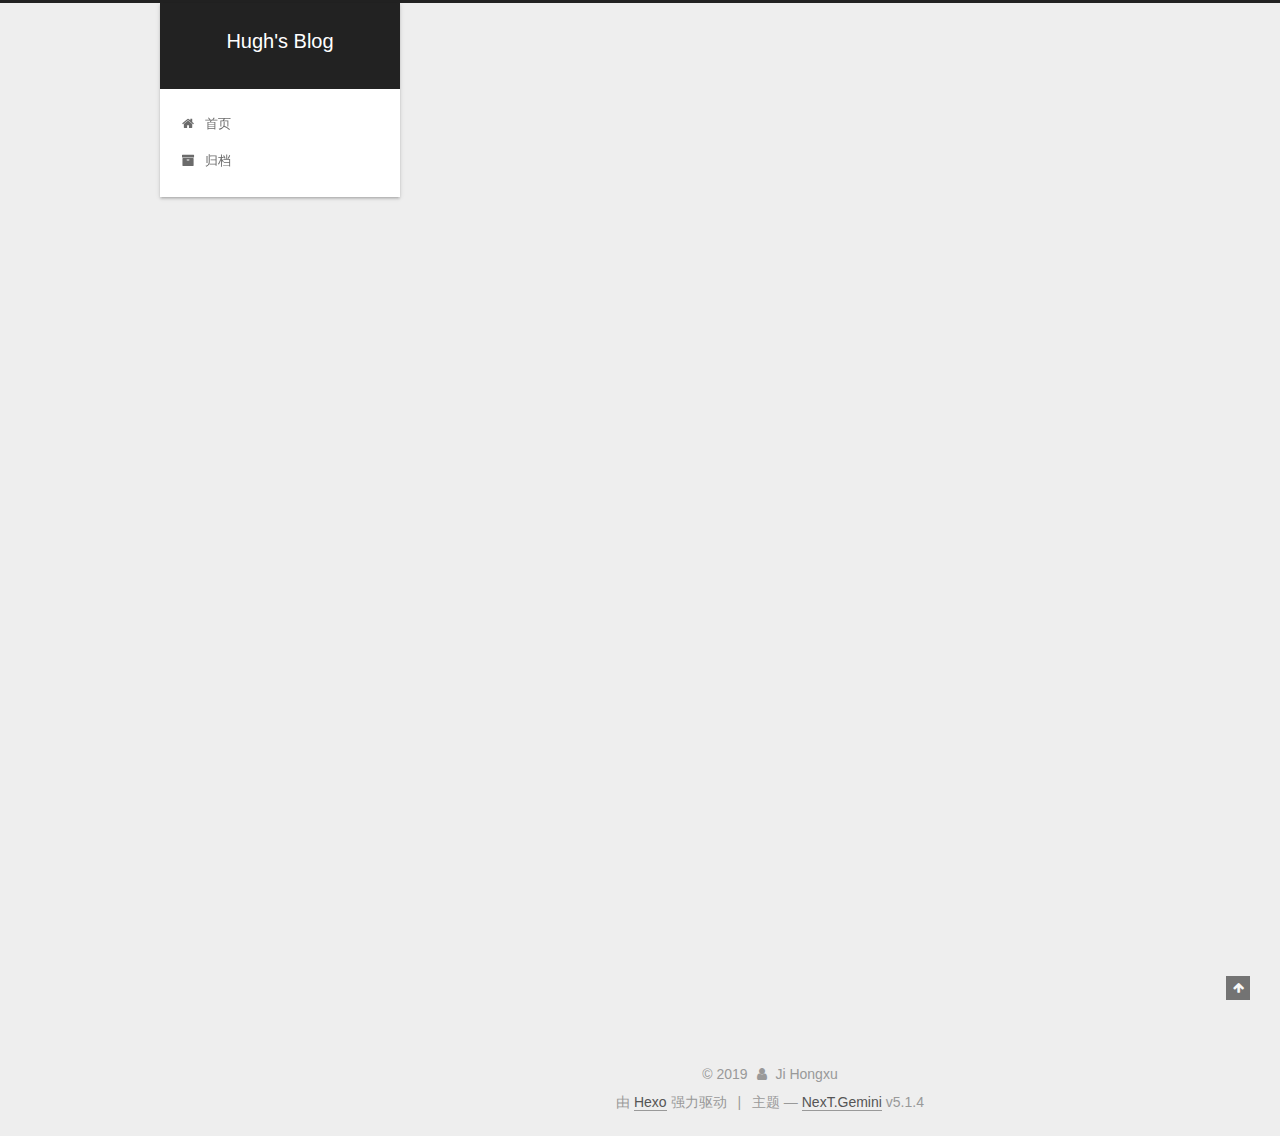
==== index.html @ 83e7bd27 "Site updated: 2019-03-15 19:58:40" ====
<!DOCTYPE html>



  


<html class="theme-next gemini use-motion" lang="zh-Hans">
<head><meta name="generator" content="Hexo 3.8.0">
  <meta charset="UTF-8">
<meta http-equiv="X-UA-Compatible" content="IE=edge">
<meta name="viewport" content="width=device-width, initial-scale=1, maximum-scale=1">
<meta name="theme-color" content="#222">









<meta http-equiv="Cache-Control" content="no-transform">
<meta http-equiv="Cache-Control" content="no-siteapp">
















  
  
  <link href="/lib/fancybox/source/jquery.fancybox.css?v=2.1.5" rel="stylesheet" type="text/css">







<link href="/lib/font-awesome/css/font-awesome.min.css?v=4.6.2" rel="stylesheet" type="text/css">

<link href="/css/main.css?v=5.1.4" rel="stylesheet" type="text/css">


  <link rel="apple-touch-icon" sizes="180x180" href="/images/apple-touch-icon-next.png?v=5.1.4">


  <link rel="icon" type="image/png" sizes="32x32" href="/images/favicon-32x32-next.png?v=5.1.4">


  <link rel="icon" type="image/png" sizes="16x16" href="/images/favicon-16x16-next.png?v=5.1.4">


  <link rel="mask-icon" href="/images/logo.svg?v=5.1.4" color="#222">





  <meta name="keywords" content="Hexo, NexT">










<meta property="og:type" content="website">
<meta property="og:title" content="Hugh&#39;s Blog">
<meta property="og:url" content="http://yoursite.com/index.html">
<meta property="og:site_name" content="Hugh&#39;s Blog">
<meta property="og:locale" content="zh-Hans">
<meta name="twitter:card" content="summary">
<meta name="twitter:title" content="Hugh&#39;s Blog">



<script type="text/javascript" id="hexo.configurations">
  var NexT = window.NexT || {};
  var CONFIG = {
    root: '/',
    scheme: 'Gemini',
    version: '5.1.4',
    sidebar: {"position":"left","display":"post","offset":12,"b2t":false,"scrollpercent":false,"onmobile":false},
    fancybox: true,
    tabs: true,
    motion: {"enable":true,"async":false,"transition":{"post_block":"fadeIn","post_header":"slideDownIn","post_body":"slideDownIn","coll_header":"slideLeftIn","sidebar":"slideUpIn"}},
    duoshuo: {
      userId: '0',
      author: '博主'
    },
    algolia: {
      applicationID: '',
      apiKey: '',
      indexName: '',
      hits: {"per_page":10},
      labels: {"input_placeholder":"Search for Posts","hits_empty":"We didn't find any results for the search: ${query}","hits_stats":"${hits} results found in ${time} ms"}
    }
  };
</script>



  <link rel="canonical" href="http://yoursite.com/">





  <title>Hugh's Blog</title>
  








</head>

<body itemscope itemtype="http://schema.org/WebPage" lang="zh-Hans">

  
  
    
  

  <div class="container sidebar-position-left 
  page-home">
    <div class="headband"></div>

    <header id="header" class="header" itemscope itemtype="http://schema.org/WPHeader">
      <div class="header-inner"><div class="site-brand-wrapper">
  <div class="site-meta ">
    

    <div class="custom-logo-site-title">
      <a href="/" class="brand" rel="start">
        <span class="logo-line-before"><i></i></span>
        <span class="site-title">Hugh's Blog</span>
        <span class="logo-line-after"><i></i></span>
      </a>
    </div>
      
        <p class="site-subtitle"></p>
      
  </div>

  <div class="site-nav-toggle">
    <button>
      <span class="btn-bar"></span>
      <span class="btn-bar"></span>
      <span class="btn-bar"></span>
    </button>
  </div>
</div>

<nav class="site-nav">
  

  
    <ul id="menu" class="menu">
      
        
        <li class="menu-item menu-item-home">
          <a href="/" rel="section">
            
              <i class="menu-item-icon fa fa-fw fa-home"></i> <br>
            
            首页
          </a>
        </li>
      
        
        <li class="menu-item menu-item-archives">
          <a href="/archives/" rel="section">
            
              <i class="menu-item-icon fa fa-fw fa-archive"></i> <br>
            
            归档
          </a>
        </li>
      

      
    </ul>
  

  
</nav>



 </div>
    </header>

    <main id="main" class="main">
      <div class="main-inner">
        <div class="content-wrap">
          <div id="content" class="content">
            
  <section id="posts" class="posts-expand">
    
      

  

  
  
  

  <article class="post post-type-normal" itemscope itemtype="http://schema.org/Article">
  
  
  
  <div class="post-block">
    <link itemprop="mainEntityOfPage" href="http://yoursite.com/2019/03/15/hello-world/">

    <span hidden itemprop="author" itemscope itemtype="http://schema.org/Person">
      <meta itemprop="name" content="Ji Hongxu">
      <meta itemprop="description" content>
      <meta itemprop="image" content="/images/avatar.gif">
    </span>

    <span hidden itemprop="publisher" itemscope itemtype="http://schema.org/Organization">
      <meta itemprop="name" content="Hugh's Blog">
    </span>

    
      <header class="post-header">

        
        
          <h1 class="post-title" itemprop="name headline">
                
                <a class="post-title-link" href="/2019/03/15/hello-world/" itemprop="url">Hello World</a></h1>
        

        <div class="post-meta">
          <span class="post-time">
            
              <span class="post-meta-item-icon">
                <i class="fa fa-calendar-o"></i>
              </span>
              
                <span class="post-meta-item-text">发表于</span>
              
              <time title="创建于" itemprop="dateCreated datePublished" datetime="2019-03-15T16:34:09+08:00">
                2019-03-15
              </time>
            

            

            
          </span>

          

          
            
          

          
          

          

          

          

        </div>
      </header>
    

    
    
    
    <div class="post-body" itemprop="articleBody">

      
      

      
        
          
            <p>Welcome to <a href="https://hexo.io/" target="_blank" rel="noopener">Hexo</a>! This is your very first post. Check <a href="https://hexo.io/docs/" target="_blank" rel="noopener">documentation</a> for more info. If you get any problems when using Hexo, you can find the answer in <a href="https://hexo.io/docs/troubleshooting.html" target="_blank" rel="noopener">troubleshooting</a> or you can ask me on <a href="https://github.com/hexojs/hexo/issues" target="_blank" rel="noopener">GitHub</a>.</p>
<h2 id="Quick-Start"><a href="#Quick-Start" class="headerlink" title="Quick Start"></a>Quick Start</h2><h3 id="Create-a-new-post"><a href="#Create-a-new-post" class="headerlink" title="Create a new post"></a>Create a new post</h3><figure class="highlight bash"><table><tr><td class="gutter"><pre><span class="line">1</span><br></pre></td><td class="code"><pre><span class="line">$ hexo new <span class="string">"My New Post"</span></span><br></pre></td></tr></table></figure>
<p>More info: <a href="https://hexo.io/docs/writing.html" target="_blank" rel="noopener">Writing</a></p>
<h3 id="Run-server"><a href="#Run-server" class="headerlink" title="Run server"></a>Run server</h3><figure class="highlight bash"><table><tr><td class="gutter"><pre><span class="line">1</span><br></pre></td><td class="code"><pre><span class="line">$ hexo server</span><br></pre></td></tr></table></figure>
<p>More info: <a href="https://hexo.io/docs/server.html" target="_blank" rel="noopener">Server</a></p>
<h3 id="Generate-static-files"><a href="#Generate-static-files" class="headerlink" title="Generate static files"></a>Generate static files</h3><figure class="highlight bash"><table><tr><td class="gutter"><pre><span class="line">1</span><br></pre></td><td class="code"><pre><span class="line">$ hexo generate</span><br></pre></td></tr></table></figure>
<p>More info: <a href="https://hexo.io/docs/generating.html" target="_blank" rel="noopener">Generating</a></p>
<h3 id="Deploy-to-remote-sites"><a href="#Deploy-to-remote-sites" class="headerlink" title="Deploy to remote sites"></a>Deploy to remote sites</h3><figure class="highlight bash"><table><tr><td class="gutter"><pre><span class="line">1</span><br></pre></td><td class="code"><pre><span class="line">$ hexo deploy</span><br></pre></td></tr></table></figure>
<p>More info: <a href="https://hexo.io/docs/deployment.html" target="_blank" rel="noopener">Deployment</a></p>

          
        
      
    </div>
    
    
    

    

    

    

    <footer class="post-footer">
      

      

      

      
      
        <div class="post-eof"></div>
      
    </footer>
  </div>
  
  
  
  </article>


    
  </section>

  


          </div>
          


          

        </div>
        
          
  
  <div class="sidebar-toggle">
    <div class="sidebar-toggle-line-wrap">
      <span class="sidebar-toggle-line sidebar-toggle-line-first"></span>
      <span class="sidebar-toggle-line sidebar-toggle-line-middle"></span>
      <span class="sidebar-toggle-line sidebar-toggle-line-last"></span>
    </div>
  </div>

  <aside id="sidebar" class="sidebar">
    
    <div class="sidebar-inner">

      

      

      <section class="site-overview-wrap sidebar-panel sidebar-panel-active">
        <div class="site-overview">
          <div class="site-author motion-element" itemprop="author" itemscope itemtype="http://schema.org/Person">
            
              <p class="site-author-name" itemprop="name">Ji Hongxu</p>
              <p class="site-description motion-element" itemprop="description"></p>
          </div>

          <nav class="site-state motion-element">

            
              <div class="site-state-item site-state-posts">
              
                <a href="/archives/">
              
                  <span class="site-state-item-count">1</span>
                  <span class="site-state-item-name">日志</span>
                </a>
              </div>
            

            

            

          </nav>

          

          

          
          

          
          

          

        </div>
      </section>

      

      

    </div>
  </aside>


        
      </div>
    </main>

    <footer id="footer" class="footer">
      <div class="footer-inner">
        <div class="copyright">&copy; <span itemprop="copyrightYear">2019</span>
  <span class="with-love">
    <i class="fa fa-user"></i>
  </span>
  <span class="author" itemprop="copyrightHolder">Ji Hongxu</span>

  
</div>


  <div class="powered-by">由 <a class="theme-link" target="_blank" href="https://hexo.io">Hexo</a> 强力驱动</div>



  <span class="post-meta-divider">|</span>



  <div class="theme-info">主题 &mdash; <a class="theme-link" target="_blank" href="https://github.com/iissnan/hexo-theme-next">NexT.Gemini</a> v5.1.4</div>




        







        
      </div>
    </footer>

    
      <div class="back-to-top">
        <i class="fa fa-arrow-up"></i>
        
      </div>
    

    

  </div>

  

<script type="text/javascript">
  if (Object.prototype.toString.call(window.Promise) !== '[object Function]') {
    window.Promise = null;
  }
</script>









  












  
  
    <script type="text/javascript" src="/lib/jquery/index.js?v=2.1.3"></script>
  

  
  
    <script type="text/javascript" src="/lib/fastclick/lib/fastclick.min.js?v=1.0.6"></script>
  

  
  
    <script type="text/javascript" src="/lib/jquery_lazyload/jquery.lazyload.js?v=1.9.7"></script>
  

  
  
    <script type="text/javascript" src="/lib/velocity/velocity.min.js?v=1.2.1"></script>
  

  
  
    <script type="text/javascript" src="/lib/velocity/velocity.ui.min.js?v=1.2.1"></script>
  

  
  
    <script type="text/javascript" src="/lib/fancybox/source/jquery.fancybox.pack.js?v=2.1.5"></script>
  


  


  <script type="text/javascript" src="/js/src/utils.js?v=5.1.4"></script>

  <script type="text/javascript" src="/js/src/motion.js?v=5.1.4"></script>



  
  


  <script type="text/javascript" src="/js/src/affix.js?v=5.1.4"></script>

  <script type="text/javascript" src="/js/src/schemes/pisces.js?v=5.1.4"></script>



  

  


  <script type="text/javascript" src="/js/src/bootstrap.js?v=5.1.4"></script>



  


  




	





  





  












  





  

  

  

  
  

  

  

  

</body>
</html>
---- css/main.css ----
/* normalize.css v3.0.2 | MIT License | git.io/normalize */
html {
  font-family: sans-serif; /* 1 */
  -ms-text-size-adjust: 100%; /* 2 */
  -webkit-text-size-adjust: 100%; /* 2 */
}
body {
  margin: 0;
}
article,
aside,
details,
figcaption,
figure,
footer,
header,
hgroup,
main,
menu,
nav,
section,
summary {
  display: block;
}
audio,
canvas,
progress,
video {
  display: inline-block; /* 1 */
  vertical-align: baseline; /* 2 */
}
audio:not([controls]) {
  display: none;
  height: 0;
}
[hidden],
template {
  display: none;
}
a {
  background-color: transparent;
}
a:active,
a:hover {
  outline: 0;
}
abbr[title] {
  border-bottom: 1px dotted;
}
b,
strong {
  font-weight: bold;
}
dfn {
  font-style: italic;
}
h1 {
  font-size: 2em;
  margin: 0.67em 0;
}
mark {
  background: #ff0;
  color: #000;
}
small {
  font-size: 80%;
}
sub,
sup {
  font-size: 75%;
  line-height: 0;
  position: relative;
  vertical-align: baseline;
}
sup {
  top: -0.5em;
}
sub {
  bottom: -0.25em;
}
img {
  border: 0;
}
svg:not(:root) {
  overflow: hidden;
}
figure {
  margin: 1em 40px;
}
hr {
  -moz-box-sizing: content-box;
  box-sizing: content-box;
  height: 0;
}
pre {
  overflow: auto;
}
code,
kbd,
pre,
samp {
  font-family: monospace, monospace;
  font-size: 1em;
}
button,
input,
optgroup,
select,
textarea {
  color: inherit; /* 1 */
  font: inherit; /* 2 */
  margin: 0; /* 3 */
}
button {
  overflow: visible;
}
button,
select {
  text-transform: none;
}
button,
html input[type="button"],
input[type="reset"],
input[type="submit"] {
  -webkit-appearance: button; /* 2 */
  cursor: pointer; /* 3 */
}
button[disabled],
html input[disabled] {
  cursor: default;
}
button::-moz-focus-inner,
input::-moz-focus-inner {
  border: 0;
  padding: 0;
}
input {
  line-height: normal;
}
input[type="checkbox"],
input[type="radio"] {
  box-sizing: border-box; /* 1 */
  padding: 0; /* 2 */
}
input[type="number"]::-webkit-inner-spin-button,
input[type="number"]::-webkit-outer-spin-button {
  height: auto;
}
input[type="search"] {
  -webkit-appearance: textfield; /* 1 */
  -moz-box-sizing: content-box;
  -webkit-box-sizing: content-box; /* 2 */
  box-sizing: content-box;
}
input[type="search"]::-webkit-search-cancel-button,
input[type="search"]::-webkit-search-decoration {
  -webkit-appearance: none;
}
fieldset {
  border: 1px solid #c0c0c0;
  margin: 0 2px;
  padding: 0.35em 0.625em 0.75em;
}
legend {
  border: 0; /* 1 */
  padding: 0; /* 2 */
}
textarea {
  overflow: auto;
}
optgroup {
  font-weight: bold;
}
table {
  border-collapse: collapse;
  border-spacing: 0;
}
td,
th {
  padding: 0;
}
::selection {
  background: #262a30;
  color: #fff;
}
body {
  position: relative;
  font-family: 'Lato', "PingFang SC", "Microsoft YaHei", sans-serif;
  font-size: 14px;
  line-height: 2;
  color: #555;
  background: #eee;
}
@media (max-width: 767px) {
  body {
    padding-right: 0 !important;
  }
}
@media (min-width: 768px) and (max-width: 991px) {
  body {
    padding-right: 0 !important;
  }
}
@media (min-width: 1600px) {
  body {
    font-size: 16px;
  }
}
h1,
h2,
h3,
h4,
h5,
h6 {
  margin: 0;
  padding: 0;
  font-weight: bold;
  line-height: 1.5;
  font-family: 'Lato', "PingFang SC", "Microsoft YaHei", sans-serif;
}
h2,
h3,
h4,
h5,
h6 {
  margin: 20px 0 15px;
}
h1 {
  font-size: 22px;
}
@media (max-width: 767px) {
  h1 {
    font-size: 18px;
  }
}
h2 {
  font-size: 20px;
}
@media (max-width: 767px) {
  h2 {
    font-size: 16px;
  }
}
h3 {
  font-size: 18px;
}
@media (max-width: 767px) {
  h3 {
    font-size: 14px;
  }
}
h4 {
  font-size: 16px;
}
@media (max-width: 767px) {
  h4 {
    font-size: 12px;
  }
}
h5 {
  font-size: 14px;
}
@media (max-width: 767px) {
  h5 {
    font-size: 10px;
  }
}
h6 {
  font-size: 12px;
}
@media (max-width: 767px) {
  h6 {
    font-size: 8px;
  }
}
p {
  margin: 0 0 20px 0;
}
a {
  color: #555;
  text-decoration: none;
  outline: none;
  border-bottom: 1px solid #999;
  word-wrap: break-word;
}
a:hover {
  color: #222;
  border-bottom-color: #222;
}
blockquote {
  margin: 0;
  padding: 0;
}
img {
  display: block;
  margin: auto;
  max-width: 100%;
  height: auto;
}
hr {
  margin: 40px 0;
  height: 3px;
  border: none;
  background-color: #ddd;
  background-image: repeating-linear-gradient(-45deg, #fff, #fff 4px, transparent 4px, transparent 8px);
}
blockquote {
  padding: 0 15px;
  color: #666;
  border-left: 4px solid #ddd;
}
blockquote cite::before {
  content: "-";
  padding: 0 5px;
}
dt {
  font-weight: 700;
}
dd {
  margin: 0;
  padding: 0;
}
kbd {
  border: 1px solid #ccc;
  border-radius: 0.2em;
  box-shadow: 0.1em 0.1em 0.2em rgba(0,0,0,0.1);
  background-color: #f9f9f9;
  font-family: inherit;
  background-image: -webkit-linear-gradient(top, #eee, #fff, #eee);
  padding: 0.1em 0.3em;
  white-space: nowrap;
}
.text-left {
  text-align: left;
}
.text-center {
  text-align: center;
}
.text-right {
  text-align: right;
}
.text-justify {
  text-align: justify;
}
.text-nowrap {
  white-space: nowrap;
}
.text-lowercase {
  text-transform: lowercase;
}
.text-uppercase {
  text-transform: uppercase;
}
.text-capitalize {
  text-transform: capitalize;
}
.center-block {
  display: block;
  margin-left: auto;
  margin-right: auto;
}
.clearfix:before,
.clearfix:after {
  content: " ";
  display: table;
}
.clearfix:after {
  clear: both;
}
.pullquote {
  width: 45%;
}
.pullquote.left {
  float: left;
  margin-left: 5px;
  margin-right: 10px;
}
.pullquote.right {
  float: right;
  margin-left: 10px;
  margin-right: 5px;
}
.affix.affix.affix {
  position: fixed;
}
.translation {
  margin-top: -20px;
  font-size: 14px;
  color: #999;
}
.scrollbar-measure {
  width: 100px;
  height: 100px;
  overflow: scroll;
  position: absolute;
  top: -9999px;
}
.use-motion .motion-element {
  opacity: 0;
}
table {
  margin: 20px 0;
  width: 100%;
  border-collapse: collapse;
  border-spacing: 0;
  border: 1px solid #ddd;
  font-size: 14px;
  table-layout: fixed;
  word-wrap: break-all;
}
table>tbody>tr:nth-of-type(odd) {
  background-color: #f9f9f9;
}
table>tbody>tr:hover {
  background-color: #f5f5f5;
}
caption,
th,
td {
  padding: 8px;
  text-align: left;
  vertical-align: middle;
  font-weight: normal;
}
th,
td {
  border-bottom: 3px solid #ddd;
  border-right: 1px solid #eee;
}
th {
  padding-bottom: 10px;
  font-weight: 700;
}
td {
  border-bottom-width: 1px;
}
html,
body {
  height: 100%;
}
.container {
  position: relative;
  min-height: 100%;
}
.header-inner {
  margin: 0 auto;
  padding: 100px 0 70px;
  width: calc(100% - 252px);
}
@media (min-width: 1600px) {
  .container .header-inner {
    width: 900px;
  }
}
.main {
  padding-bottom: 150px;
}
.main-inner {
  margin: 0 auto;
  width: calc(100% - 252px);
}
@media (min-width: 1600px) {
  .container .main-inner {
    width: 900px;
  }
}
.footer {
  position: absolute;
  left: 0;
  bottom: 0;
  width: 100%;
  min-height: 50px;
}
.footer-inner {
  box-sizing: border-box;
  margin: 20px auto;
  width: calc(100% - 252px);
}
@media (min-width: 1600px) {
  .container .footer-inner {
    width: 900px;
  }
}
pre,
.highlight {
  overflow: auto;
  margin: 20px 0;
  padding: 0;
  font-size: 13px;
  color: #4d4d4c;
  background: #f7f7f7;
  line-height: 1.6;
}
pre,
code {
  font-family: consolas, Menlo, "PingFang SC", "Microsoft YaHei", monospace;
}
code {
  padding: 2px 4px;
  word-wrap: break-word;
  color: #555;
  background: #eee;
  border-radius: 3px;
  font-size: 13px;
}
pre {
  padding: 10px;
}
pre code {
  padding: 0;
  color: #4d4d4c;
  background: none;
  text-shadow: none;
}
.highlight {
  border-radius: 1px;
}
.highlight pre {
  border: none;
  margin: 0;
  padding: 10px 0;
}
.highlight table {
  margin: 0;
  width: auto;
  border: none;
}
.highlight td {
  border: none;
  padding: 0;
}
.highlight figcaption {
  font-size: 1em;
  color: #4d4d4c;
  line-height: 1em;
  margin-bottom: 1em;
}
.highlight figcaption:before,
.highlight figcaption:after {
  content: " ";
  display: table;
}
.highlight figcaption:after {
  clear: both;
}
.highlight figcaption a {
  float: right;
  color: #4d4d4c;
}
.highlight figcaption a:hover {
  border-bottom-color: #4d4d4c;
}
.highlight .gutter pre {
  padding-left: 10px;
  padding-right: 10px;
  color: #869194;
  text-align: right;
  background-color: #eff2f3;
}
.highlight .code pre {
  width: 100%;
  padding-left: 10px;
  padding-right: 10px;
  background-color: #f7f7f7;
}
.highlight .line {
  height: 20px;
}
.gutter {
  -webkit-user-select: none;
  -moz-user-select: none;
  -ms-user-select: none;
  user-select: none;
}
.gist table {
  width: auto;
}
.gist table td {
  border: none;
}
pre .deletion {
  background: #fdd;
}
pre .addition {
  background: #dfd;
}
pre .meta {
  color: #8959a8;
}
pre .comment {
  color: #8e908c;
}
pre .variable,
pre .attribute,
pre .tag,
pre .regexp,
pre .ruby .constant,
pre .xml .tag .title,
pre .xml .pi,
pre .xml .doctype,
pre .html .doctype,
pre .css .id,
pre .css .class,
pre .css .pseudo {
  color: #c82829;
}
pre .number,
pre .preprocessor,
pre .built_in,
pre .literal,
pre .params,
pre .constant,
pre .command {
  color: #f5871f;
}
pre .ruby .class .title,
pre .css .rules .attribute,
pre .string,
pre .value,
pre .inheritance,
pre .header,
pre .ruby .symbol,
pre .xml .cdata,
pre .special,
pre .number,
pre .formula {
  color: #718c00;
}
pre .title,
pre .css .hexcolor {
  color: #3e999f;
}
pre .function,
pre .python .decorator,
pre .python .title,
pre .ruby .function .title,
pre .ruby .title .keyword,
pre .perl .sub,
pre .javascript .title,
pre .coffeescript .title {
  color: #4271ae;
}
pre .keyword,
pre .javascript .function {
  color: #8959a8;
}
.full-image.full-image.full-image.full-image {
  border: none;
  max-width: 100%;
  width: auto;
  margin: 20px auto 25px;
}
@media (min-width: 992px) {
  .full-image.full-image.full-image.full-image {
    max-width: none;
    width: 118%;
    margin: 0 -9%;
  }
}
.blockquote-center,
.page-home .post-type-quote blockquote,
.page-post-detail .post-type-quote blockquote {
  position: relative;
  margin: 40px 0;
  padding: 0;
  border-left: none;
  text-align: center;
}
.blockquote-center::before,
.page-home .post-type-quote blockquote::before,
.page-post-detail .post-type-quote blockquote::before,
.blockquote-center::after,
.page-home .post-type-quote blockquote::after,
.page-post-detail .post-type-quote blockquote::after {
  position: absolute;
  content: ' ';
  display: block;
  width: 100%;
  height: 24px;
  opacity: 0.2;
  background-repeat: no-repeat;
  background-position: 0 -6px;
  background-size: 22px 22px;
}
.blockquote-center::before,
.page-home .post-type-quote blockquote::before,
.page-post-detail .post-type-quote blockquote::before {
  top: -20px;
  background-image: url("../images/quote-l.svg");
  border-top: 1px solid #ccc;
}
.blockquote-center::after,
.page-home .post-type-quote blockquote::after,
.page-post-detail .post-type-quote blockquote::after {
  bottom: -20px;
  background-image: url("../images/quote-r.svg");
  border-bottom: 1px solid #ccc;
  background-position: 100% 8px;
}
.blockquote-center p,
.page-home .post-type-quote blockquote p,
.page-post-detail .post-type-quote blockquote p,
.blockquote-center div,
.page-home .post-type-quote blockquote div,
.page-post-detail .post-type-quote blockquote div {
  text-align: center;
}
.post .post-body .group-picture img {
  box-sizing: border-box;
  padding: 0 3px;
  border: none;
}
.post .group-picture-row {
  overflow: hidden;
  margin-top: 6px;
}
.post .group-picture-row:first-child {
  margin-top: 0;
}
.post .group-picture-column {
  float: left;
}
.page-post-detail .post-body .group-picture-column {
  float: none;
  margin-top: 10px;
  width: auto !important;
}
.page-post-detail .post-body .group-picture-column img {
  margin: 0 auto;
}
.page-archive .group-picture-container {
  overflow: hidden;
}
.page-archive .group-picture-row {
  float: left;
}
.page-archive .group-picture-row:first-child {
  margin-top: 6px;
}
.page-archive .group-picture-column {
  max-width: 150px;
  max-height: 150px;
}
.post-body .note {
  position: relative;
  padding: 15px;
  margin-bottom: 20px;
  border: 1px solid #eee;
  border-left-width: 5px;
  border-radius: 3px;
}
.post-body .note h2,
.post-body .note h3,
.post-body .note h4,
.post-body .note h5,
.post-body .note h6 {
  margin-top: 0;
  margin-bottom: 0;
  border-bottom: initial;
  padding-top: 0 !important;
}
.post-body .note p:first-child,
.post-body .note ul:first-child,
.post-body .note ol:first-child,
.post-body .note table:first-child,
.post-body .note pre:first-child,
.post-body .note blockquote:first-child {
  margin-top: 0;
}
.post-body .note p:last-child,
.post-body .note ul:last-child,
.post-body .note ol:last-child,
.post-body .note table:last-child,
.post-body .note pre:last-child,
.post-body .note blockquote:last-child {
  margin-bottom: 0;
}
.post-body .note.default {
  border-left-color: #777;
}
.post-body .note.default h2,
.post-body .note.default h3,
.post-body .note.default h4,
.post-body .note.default h5,
.post-body .note.default h6 {
  color: #777;
}
.post-body .note.primary {
  border-left-color: #6f42c1;
}
.post-body .note.primary h2,
.post-body .note.primary h3,
.post-body .note.primary h4,
.post-body .note.primary h5,
.post-body .note.primary h6 {
  color: #6f42c1;
}
.post-body .note.info {
  border-left-color: #428bca;
}
.post-body .note.info h2,
.post-body .note.info h3,
.post-body .note.info h4,
.post-body .note.info h5,
.post-body .note.info h6 {
  color: #428bca;
}
.post-body .note.success {
  border-left-color: #5cb85c;
}
.post-body .note.success h2,
.post-body .note.success h3,
.post-body .note.success h4,
.post-body .note.success h5,
.post-body .note.success h6 {
  color: #5cb85c;
}
.post-body .note.warning {
  border-left-color: #f0ad4e;
}
.post-body .note.warning h2,
.post-body .note.warning h3,
.post-body .note.warning h4,
.post-body .note.warning h5,
.post-body .note.warning h6 {
  color: #f0ad4e;
}
.post-body .note.danger {
  border-left-color: #d9534f;
}
.post-body .note.danger h2,
.post-body .note.danger h3,
.post-body .note.danger h4,
.post-body .note.danger h5,
.post-body .note.danger h6 {
  color: #d9534f;
}
.post-body .label {
  display: inline;
  padding: 0 2px;
  white-space: nowrap;
}
.post-body .label.default {
  background-color: #f0f0f0;
}
.post-body .label.primary {
  background-color: #efe6f7;
}
.post-body .label.info {
  background-color: #e5f2f8;
}
.post-body .label.success {
  background-color: #e7f4e9;
}
.post-body .label.warning {
  background-color: #fcf6e1;
}
.post-body .label.danger {
  background-color: #fae8eb;
}
.post-body .tabs {
  position: relative;
  display: block;
  margin-bottom: 20px;
  padding-top: 10px;
}
.post-body .tabs ul.nav-tabs {
  margin: 0;
  padding: 0;
  display: flex;
  margin-bottom: -1px;
}
@media (max-width: 413px) {
  .post-body .tabs ul.nav-tabs {
    display: block;
    margin-bottom: 5px;
  }
}
.post-body .tabs ul.nav-tabs li.tab {
  list-style-type: none !important;
  margin: 0 0.25em 0 0;
  border-top: 3px solid transparent;
  border-left: 1px solid transparent;
  border-right: 1px solid transparent;
}
@media (max-width: 413px) {
  .post-body .tabs ul.nav-tabs li.tab {
    margin: initial;
    border-top: 1px solid transparent;
    border-left: 3px solid transparent;
    border-right: 1px solid transparent;
    border-bottom: 1px solid transparent;
  }
}
.post-body .tabs ul.nav-tabs li.tab a {
  outline: 0;
  border-bottom: initial;
  display: block;
  line-height: 1.8em;
  padding: 0.25em 0.75em;
  transition-duration: 0.2s;
  transition-timing-function: ease-out;
  transition-delay: 0s;
}
.post-body .tabs ul.nav-tabs li.tab a i {
  width: 1.285714285714286em;
}
.post-body .tabs ul.nav-tabs li.tab.active {
  border-top: 3px solid #fc6423;
  border-left: 1px solid #ddd;
  border-right: 1px solid #ddd;
  background-color: #fff;
}
@media (max-width: 413px) {
  .post-body .tabs ul.nav-tabs li.tab.active {
    border-top: 1px solid #ddd;
    border-left: 3px solid #fc6423;
    border-right: 1px solid #ddd;
    border-bottom: 1px solid #ddd;
  }
}
.post-body .tabs ul.nav-tabs li.tab.active a {
  cursor: default;
  color: #555;
}
.post-body .tabs .tab-content {
  background-color: #fff;
}
.post-body .tabs .tab-content .tab-pane {
  border: 1px solid #ddd;
  padding: 20px 20px 0 20px;
}
.post-body .tabs .tab-content .tab-pane:not(.active) {
  display: none !important;
}
.post-body .tabs .tab-content .tab-pane.active {
  display: block !important;
}
.btn {
  display: inline-block;
  padding: 0 20px;
  font-size: 14px;
  color: #555;
  background: #fff;
  border: 2px solid #555;
  text-decoration: none;
  border-radius: 2px;
  transition-property: background-color;
  transition-duration: 0.2s;
  transition-timing-function: ease-in-out;
  transition-delay: 0s;
  line-height: 2;
}
.btn:hover {
  border-color: #222;
  color: #fff;
  background: #222;
}
.btn +.btn {
  margin: 0 0 8px 8px;
}
.btn .fa-fw {
  width: 1.285714285714286em;
  text-align: left;
}
.btn-bar {
  display: block;
  width: 22px;
  height: 2px;
  background: #555;
  border-radius: 1px;
}
.btn-bar+.btn-bar {
  margin-top: 4px;
}
.pagination {
  margin: 120px 0 40px;
  text-align: center;
  border-top: 1px solid #eee;
}
.page-number-basic,
.pagination .prev,
.pagination .next,
.pagination .page-number,
.pagination .space {
  display: inline-block;
  position: relative;
  top: -1px;
  margin: 0 10px;
  padding: 0 11px;
}
@media (max-width: 767px) {
  .page-number-basic,
  .pagination .prev,
  .pagination .next,
  .pagination .page-number,
  .pagination .space {
    margin: 0 5px;
  }
}
.pagination .prev,
.pagination .next,
.pagination .page-number {
  border-bottom: 0;
  border-top: 1px solid #eee;
  transition-property: border-color;
  transition-duration: 0.2s;
  transition-timing-function: ease-in-out;
  transition-delay: 0s;
}
.pagination .prev:hover,
.pagination .next:hover,
.pagination .page-number:hover {
  border-top-color: #222;
}
.pagination .space {
  padding: 0;
  margin: 0;
}
.pagination .prev {
  margin-left: 0;
}
.pagination .next {
  margin-right: 0;
}
.pagination .page-number.current {
  color: #fff;
  background: #ccc;
  border-top-color: #ccc;
}
@media (max-width: 767px) {
  .pagination {
    border-top: none;
  }
  .pagination .prev,
  .pagination .next,
  .pagination .page-number {
    margin-bottom: 10px;
    border-top: 0;
    border-bottom: 1px solid #eee;
    padding: 0 10px;
  }
  .pagination .prev:hover,
  .pagination .next:hover,
  .pagination .page-number:hover {
    border-bottom-color: #222;
  }
}
.comments {
  margin: 60px 20px 0;
}
.tag-cloud {
  text-align: center;
}
.tag-cloud a {
  display: inline-block;
  margin: 10px;
}
.back-to-top {
  box-sizing: border-box;
  position: fixed;
  bottom: -100px;
  right: 30px;
  z-index: 1050;
  padding: 0 6px;
  width: 24px;
  background: #222;
  font-size: 12px;
  opacity: 0.6;
  color: #fff;
  cursor: pointer;
  text-align: center;
  -webkit-transform: translateZ(0);
  transition-property: bottom;
  transition-duration: 0.2s;
  transition-timing-function: ease-in-out;
  transition-delay: 0s;
}
@media (min-width: 768px) and (max-width: 991px) {
  .back-to-top {
    display: none !important;
  }
}
@media (max-width: 767px) {
  .back-to-top {
    display: none !important;
  }
}
.back-to-top.back-to-top-on {
  bottom: 30px;
}
.header {
  background: transparent;
}
.header-inner {
  position: relative;
}
.headband {
  height: 3px;
  background: #222;
}
.site-meta {
  margin: 0;
  text-align: center;
}
@media (max-width: 767px) {
  .site-meta {
    text-align: center;
  }
}
.brand {
  position: relative;
  display: inline-block;
  padding: 0 40px;
  color: #fff;
  background: #222;
  border-bottom: none;
}
.brand:hover {
  color: #fff;
}
.logo {
  display: inline-block;
  margin-right: 5px;
  line-height: 36px;
  vertical-align: top;
}
.site-title {
  display: inline-block;
  vertical-align: top;
  line-height: 36px;
  font-size: 20px;
  font-weight: normal;
  font-family: 'Lato', "PingFang SC", "Microsoft YaHei", sans-serif;
}
.site-subtitle {
  margin-top: 10px;
  font-size: 13px;
  color: #ddd;
}
.use-motion .brand {
  opacity: 0;
}
.use-motion .logo,
.use-motion .site-title,
.use-motion .site-subtitle {
  opacity: 0;
  position: relative;
  top: -10px;
}
.site-nav-toggle {
  display: none;
  position: absolute;
  top: 10px;
  left: 10px;
}
@media (max-width: 767px) {
  .site-nav-toggle {
    display: block;
  }
}
.site-nav-toggle button {
  margin-top: 2px;
  padding: 9px 10px;
  background: transparent;
  border: none;
}
@media (max-width: 767px) {
  .site-nav {
    display: none;
    margin: 0 -10px;
    padding: 0 10px;
    clear: both;
    border-top: 1px solid #ddd;
  }
}
@media (min-width: 768px) and (max-width: 991px) {
  .site-nav {
    display: block !important;
  }
}
@media (min-width: 992px) {
  .site-nav {
    display: block !important;
  }
}
.menu {
  margin-top: 20px;
  padding-left: 0;
  text-align: center;
}
.menu .menu-item {
  display: inline-block;
  margin: 0 10px;
  list-style: none;
}
@media screen and (max-width: 767px) {
  .menu .menu-item {
    margin-top: 10px;
  }
}
.menu .menu-item a {
  display: block;
  font-size: 13px;
  line-height: inherit;
  border-bottom: 1px solid transparent;
  transition-property: border-color;
  transition-duration: 0.2s;
  transition-timing-function: ease-in-out;
  transition-delay: 0s;
}
.menu .menu-item a:hover,
.menu-item-active a {
  border-bottom-color: #222;
}
.menu .menu-item .fa {
  margin-right: 5px;
}
.use-motion .menu-item {
  opacity: 0;
}
.post-body {
  font-family: 'Lato', "PingFang SC", "Microsoft YaHei", sans-serif;
}
@media (max-width: 767px) {
  .post-body {
    word-break: break-word;
  }
}
.post-body .fancybox img {
  display: block !important;
  margin: 0 auto;
  cursor: pointer;
  cursor: zoom-in;
  cursor: -webkit-zoom-in;
}
.post-body .image-caption,
.post-body .figure .caption {
  margin: -20px auto 15px;
  text-align: center;
  font-size: 14px;
  color: #999;
  font-weight: bold;
  line-height: 1;
}
.post-sticky-flag {
  display: inline-block;
  font-size: 16px;
  -ms-transform: rotate(30deg);
  -webkit-transform: rotate(30deg);
  -moz-transform: rotate(30deg);
  -ms-transform: rotate(30deg);
  -o-transform: rotate(30deg);
  transform: rotate(30deg);
}
.use-motion .post-block,
.use-motion .pagination,
.use-motion .comments {
  opacity: 0;
}
.use-motion .post-header {
  opacity: 0;
}
.use-motion .post-body {
  opacity: 0;
}
.use-motion .collection-title {
  opacity: 0;
}
.posts-expand {
  padding-top: 40px;
}
@media (max-width: 767px) {
  .posts-expand {
    margin: 0 20px;
  }
  .post-body pre .gutter pre {
    padding-right: 10px;
  }
  .post-body .highlight {
    margin-left: 0px;
    margin-right: 0px;
    padding: 0;
  }
  .post-body .highlight .gutter pre {
    padding-right: 10px;
  }
}
@media (min-width: 992px) {
  .posts-expand .post-body {
    text-align: justify;
  }
}
.posts-expand .post-body h2,
.posts-expand .post-body h3,
.posts-expand .post-body h4,
.posts-expand .post-body h5,
.posts-expand .post-body h6 {
  padding-top: 10px;
}
.posts-expand .post-body h2 .header-anchor,
.posts-expand .post-body h3 .header-anchor,
.posts-expand .post-body h4 .header-anchor,
.posts-expand .post-body h5 .header-anchor,
.posts-expand .post-body h6 .header-anchor {
  float: right;
  margin-left: 10px;
  color: #ccc;
  border-bottom-style: none;
  visibility: hidden;
}
.posts-expand .post-body h2 .header-anchor:hover,
.posts-expand .post-body h3 .header-anchor:hover,
.posts-expand .post-body h4 .header-anchor:hover,
.posts-expand .post-body h5 .header-anchor:hover,
.posts-expand .post-body h6 .header-anchor:hover {
  color: inherit;
}
.posts-expand .post-body h2:hover .header-anchor,
.posts-expand .post-body h3:hover .header-anchor,
.posts-expand .post-body h4:hover .header-anchor,
.posts-expand .post-body h5:hover .header-anchor,
.posts-expand .post-body h6:hover .header-anchor {
  visibility: visible;
}
.posts-expand .post-body ul li {
  list-style: circle;
}
.posts-expand .post-body img {
  box-sizing: border-box;
  margin: auto;
  padding: 3px;
  border: 1px solid #ddd;
}
.posts-expand .post-body .fancybox img {
  margin: 0 auto 25px;
}
@media (max-width: 767px) {
  .posts-collapse {
    margin: 0 20px;
  }
  .posts-collapse .post-title,
  .posts-collapse .post-meta {
    display: block;
    width: auto;
    text-align: left;
  }
}
.posts-collapse {
  position: relative;
  z-index: 1010;
  margin-left: 55px;
}
.posts-collapse::after {
  content: " ";
  position: absolute;
  top: 20px;
  left: 0;
  margin-left: -2px;
  width: 4px;
  height: 100%;
  background: #f5f5f5;
  z-index: -1;
}
@media (max-width: 767px) {
  .posts-collapse {
    margin: 0 20px;
  }
}
.posts-collapse .collection-title {
  position: relative;
  margin: 60px 0;
}
.posts-collapse .collection-title h1,
.posts-collapse .collection-title h2 {
  margin-left: 20px;
}
.posts-collapse .collection-title small {
  color: #bbb;
  margin-left: 5px;
}
.posts-collapse .collection-title::before {
  content: " ";
  position: absolute;
  left: 0;
  top: 50%;
  margin-left: -4px;
  margin-top: -4px;
  width: 8px;
  height: 8px;
  background: #bbb;
  border-radius: 50%;
}
.posts-collapse .post {
  margin: 30px 0;
}
.posts-collapse .post-header {
  position: relative;
  transition-duration: 0.2s;
  transition-timing-function: ease-in-out;
  transition-delay: 0s;
  transition-property: border;
  border-bottom: 1px dashed #ccc;
}
.posts-collapse .post-header::before {
  content: " ";
  position: absolute;
  left: 0;
  top: 12px;
  width: 6px;
  height: 6px;
  margin-left: -4px;
  background: #bbb;
  border-radius: 50%;
  border: 1px solid #fff;
  transition-duration: 0.2s;
  transition-timing-function: ease-in-out;
  transition-delay: 0s;
  transition-property: background;
}
.posts-collapse .post-header:hover {
  border-bottom-color: #666;
}
.posts-collapse .post-header:hover::before {
  background: #222;
}
.posts-collapse .post-meta {
  position: absolute;
  font-size: 12px;
  left: 20px;
  top: 5px;
}
.posts-collapse .post-comments-count {
  display: none;
}
.posts-collapse .post-title {
  margin-left: 60px;
  font-size: 16px;
  font-weight: normal;
  line-height: inherit;
}
.posts-collapse .post-title::after {
  margin-left: 3px;
  opacity: 0.6;
}
.posts-collapse .post-title a {
  color: #666;
  border-bottom: none;
}
.page-home .post-type-quote .post-header,
.page-post-detail .post-type-quote .post-header,
.page-home .post-type-quote .post-tags,
.page-post-detail .post-type-quote .post-tags {
  display: none;
}
.posts-expand .post-title {
  text-align: center;
  word-break: break-word;
  font-weight: 400;
}
.posts-expand .post-title-link {
  display: inline-block;
  position: relative;
  color: #555;
  border-bottom: none;
  line-height: 1.2;
  vertical-align: top;
}
.posts-expand .post-title-link::before {
  content: "";
  position: absolute;
  width: 100%;
  height: 2px;
  bottom: 0;
  left: 0;
  background-color: #000;
  visibility: hidden;
  -webkit-transform: scaleX(0);
  -moz-transform: scaleX(0);
  -ms-transform: scaleX(0);
  -o-transform: scaleX(0);
  transform: scaleX(0);
  transition-duration: 0.2s;
  transition-timing-function: ease-in-out;
  transition-delay: 0s;
}
.posts-expand .post-title-link:hover::before {
  visibility: visible;
  -webkit-transform: scaleX(1);
  -moz-transform: scaleX(1);
  -ms-transform: scaleX(1);
  -o-transform: scaleX(1);
  transform: scaleX(1);
}
.posts-expand .post-title-link .fa {
  font-size: 16px;
}
.posts-expand .post-meta {
  margin: 3px 0 60px 0;
  color: #999;
  font-family: 'Lato', "PingFang SC", "Microsoft YaHei", sans-serif;
  font-size: 12px;
  text-align: center;
}
.posts-expand .post-meta .post-category-list {
  display: inline-block;
  margin: 0;
  padding: 3px;
}
.posts-expand .post-meta .post-category-list-link {
  color: #999;
}
.posts-expand .post-meta .post-description {
  font-size: 14px;
  margin-top: 2px;
}
.post-meta-divider {
  margin: 0 0.5em;
}
.post-meta-item-icon {
  margin-right: 3px;
}
@media (min-width: 768px) and (max-width: 991px) {
  .post-meta-item-icon {
    display: inline-block;
  }
}
@media (max-width: 767px) {
  .post-meta-item-icon {
    display: inline-block;
  }
}
@media (min-width: 768px) and (max-width: 991px) {
  .post-meta-item-text {
    display: none;
  }
}
@media (max-width: 767px) {
  .post-meta-item-text {
    display: none;
  }
}
@media (max-width: 767px) {
  .posts-expand .post-comments-count {
    display: none;
  }
}
.post-button {
  margin-top: 40px;
}
.posts-expand .post-tags {
  margin-top: 40px;
  text-align: center;
}
.posts-expand .post-tags a {
  display: inline-block;
  margin-right: 10px;
  font-size: 13px;
}
.post-nav {
  display: table;
  margin-top: 15px;
  width: 100%;
  border-top: 1px solid #eee;
}
.post-nav-divider {
  display: table-cell;
  width: 10%;
}
.post-nav-item {
  display: table-cell;
  padding: 10px 0 0 0;
  width: 45%;
  vertical-align: top;
}
.post-nav-item a {
  position: relative;
  display: block;
  line-height: 25px;
  font-size: 14px;
  color: #555;
  border-bottom: none;
}
.post-nav-item a:hover {
  color: #222;
  border-bottom: none;
}
.post-nav-item a:active {
  top: 2px;
}
.post-nav-item .fa {
  position: absolute;
  top: 8px;
  left: 0;
  font-size: 12px;
}
.post-nav-next a {
  padding-left: 15px;
}
.post-nav-prev {
  text-align: right;
}
.post-nav-prev a {
  padding-right: 15px;
}
.post-nav-prev .fa {
  right: 0;
  left: auto;
}
.posts-expand .post-eof {
  display: block;
  margin: 80px auto 60px;
  width: 8%;
  height: 1px;
  background: #ccc;
  text-align: center;
}
.post:last-child .post-eof.post-eof.post-eof {
  display: none;
}
.post-gallery {
  display: table;
  table-layout: fixed;
  width: 100%;
  border-collapse: separate;
}
.post-gallery-row {
  display: table-row;
}
.post-gallery .post-gallery-img {
  display: table-cell;
  text-align: center;
  vertical-align: middle;
  border: none;
}
.post-gallery .post-gallery-img img {
  max-width: 100%;
  max-height: 100%;
  border: none;
}
.fancybox-close,
.fancybox-close:hover {
  border: none;
}
.rtl.post-body p,
.rtl.post-body a,
.rtl.post-body h1,
.rtl.post-body h2,
.rtl.post-body h3,
.rtl.post-body h4,
.rtl.post-body h5,
.rtl.post-body h6,
.rtl.post-body li,
.rtl.post-body ul,
.rtl.post-body ol {
  direction: rtl;
  font-family: UKIJ Ekran;
}
.rtl.post-title {
  font-family: UKIJ Ekran;
}
.sidebar {
  position: fixed;
  right: 0;
  top: 0;
  bottom: 0;
  width: 0;
  z-index: 1040;
  box-shadow: inset 0 2px 6px #000;
  background: #222;
  -webkit-transform: translateZ(0);
}
.sidebar a {
  color: #999;
  border-bottom-color: #555;
}
.sidebar a:hover {
  color: #eee;
}
@media (min-width: 768px) and (max-width: 991px) {
  .sidebar {
    display: none !important;
  }
}
@media (max-width: 767px) {
  .sidebar {
    display: none !important;
  }
}
.sidebar-inner {
  position: relative;
  padding: 20px 10px;
  color: #999;
  text-align: center;
}
.site-overview-wrap {
  overflow: hidden;
}
.site-overview {
  overflow-y: auto;
  overflow-x: hidden;
}
.sidebar-toggle {
  position: fixed;
  right: 30px;
  bottom: 45px;
  width: 14px;
  height: 14px;
  padding: 5px;
  background: #222;
  line-height: 0;
  z-index: 1050;
  cursor: pointer;
  -webkit-transform: translateZ(0);
}
@media (min-width: 768px) and (max-width: 991px) {
  .sidebar-toggle {
    display: none !important;
  }
}
@media (max-width: 767px) {
  .sidebar-toggle {
    display: none !important;
  }
}
.sidebar-toggle-line {
  position: relative;
  display: inline-block;
  vertical-align: top;
  height: 2px;
  width: 100%;
  background: #fff;
  margin-top: 3px;
}
.sidebar-toggle-line:first-child {
  margin-top: 0;
}
.site-author-image {
  display: block;
  margin: 0 auto;
  padding: 2px;
  max-width: 120px;
  height: auto;
  border: 1px solid #eee;
}
.site-author-name {
  margin: 0;
  text-align: center;
  color: #222;
  font-weight: 600;
}
.site-description {
  margin-top: 0;
  text-align: center;
  font-size: 13px;
  color: #999;
}
.site-state {
  overflow: hidden;
  line-height: 1.4;
  white-space: nowrap;
  text-align: center;
}
.site-state-item {
  display: inline-block;
  padding: 0 15px;
  border-left: 1px solid #eee;
}
.site-state-item:first-child {
  border-left: none;
}
.site-state-item a {
  border-bottom: none;
}
.site-state-item-count {
  display: block;
  text-align: center;
  color: inherit;
  font-weight: 600;
  font-size: 16px;
}
.site-state-item-name {
  font-size: 13px;
  color: #999;
}
.feed-link {
  margin-top: 20px;
}
.feed-link a {
  display: inline-block;
  padding: 0 15px;
  color: #fc6423;
  border: 1px solid #fc6423;
  border-radius: 4px;
}
.feed-link a i {
  color: #fc6423;
  font-size: 14px;
}
.feed-link a:hover {
  color: #fff;
  background: #fc6423;
}
.feed-link a:hover i {
  color: #fff;
}
.links-of-author {
  margin-top: 20px;
}
.links-of-author a {
  display: inline-block;
  vertical-align: middle;
  margin-right: 10px;
  margin-bottom: 10px;
  border-bottom-color: #555;
  font-size: 13px;
}
.links-of-author a:before {
  display: inline-block;
  vertical-align: middle;
  margin-right: 3px;
  content: " ";
  width: 4px;
  height: 4px;
  border-radius: 50%;
  background: #8e8591;
}
.links-of-blogroll {
  font-size: 13px;
}
.links-of-blogroll-title {
  margin-top: 20px;
  font-size: 14px;
  font-weight: 600;
}
.links-of-blogroll-list {
  margin: 0;
  padding: 0;
  list-style: none;
}
.links-of-blogroll-item {
  padding: 2px 10px;
}
.links-of-blogroll-item a {
  max-width: 280px;
  box-sizing: border-box;
  display: inline-block;
  overflow: hidden;
  white-space: nowrap;
  text-overflow: ellipsis;
}
.sidebar-nav {
  margin: 0 0 20px;
  padding-left: 0;
}
.sidebar-nav li {
  display: inline-block;
  cursor: pointer;
  border-bottom: 1px solid transparent;
  font-size: 14px;
  color: #555;
}
.sidebar-nav li:hover {
  color: #fc6423;
}
.page-post-detail .sidebar-nav-toc {
  padding: 0 5px;
}
.page-post-detail .sidebar-nav-overview {
  margin-left: 10px;
}
.sidebar-nav .sidebar-nav-active {
  color: #fc6423;
  border-bottom-color: #fc6423;
}
.sidebar-nav .sidebar-nav-active:hover {
  color: #fc6423;
}
.sidebar-panel {
  display: none;
}
.sidebar-panel-active {
  display: block;
}
.post-toc-empty {
  font-size: 14px;
  color: #666;
}
.post-toc-wrap {
  overflow: hidden;
}
.post-toc {
  overflow: auto;
}
.post-toc ol {
  margin: 0;
  padding: 0 2px 5px 10px;
  text-align: left;
  list-style: none;
  font-size: 14px;
}
.post-toc ol > ol {
  padding-left: 0;
}
.post-toc ol a {
  transition-duration: 0.2s;
  transition-timing-function: ease-in-out;
  transition-delay: 0s;
  transition-property: all;
  color: #666;
  border-bottom-color: #ccc;
}
.post-toc ol a:hover {
  color: #000;
  border-bottom-color: #000;
}
.post-toc .nav-item {
  overflow: hidden;
  text-overflow: ellipsis;
  text-align: justify;
  white-space: nowrap;
  line-height: 1.8;
}
.post-toc .nav .nav-child {
  display: none;
}
.post-toc .nav .active > .nav-child {
  display: block;
}
.post-toc .nav .active-current > .nav-child {
  display: block;
}
.post-toc .nav .active-current > .nav-child > .nav-item {
  display: block;
}
.post-toc .nav .active > a {
  color: #fc6423;
  border-bottom-color: #fc6423;
}
.post-toc .nav .active-current > a {
  color: #fc6423;
}
.post-toc .nav .active-current > a:hover {
  color: #fc6423;
}
.footer {
  font-size: 14px;
  color: #999;
}
.footer img {
  border: none;
}
.footer-inner {
  text-align: center;
}
.with-love {
  display: inline-block;
  margin: 0 5px;
}
.powered-by,
.theme-info {
  display: inline-block;
}
.cc-license {
  margin-top: 10px;
  text-align: center;
}
.cc-license .cc-opacity {
  opacity: 0.7;
  border-bottom: none;
}
.cc-license .cc-opacity:hover {
  opacity: 0.9;
}
.cc-license img {
  display: inline-block;
}
.theme-next #ds-thread #ds-reset {
  color: #555;
}
.theme-next #ds-thread #ds-reset .ds-replybox {
  margin-bottom: 30px;
}
.theme-next #ds-thread #ds-reset .ds-replybox .ds-avatar,
.theme-next #ds-reset .ds-avatar img {
  box-shadow: none;
}
.theme-next #ds-thread #ds-reset .ds-textarea-wrapper {
  border-color: #c7d4e1;
  background: none;
  border-top-right-radius: 3px;
  border-top-left-radius: 3px;
}
.theme-next #ds-thread #ds-reset .ds-textarea-wrapper textarea {
  height: 60px;
}
.theme-next #ds-reset .ds-rounded-top {
  border-radius: 0;
}
.theme-next #ds-thread #ds-reset .ds-post-toolbar {
  box-sizing: border-box;
  border: 1px solid #c7d4e1;
  background: #f6f8fa;
}
.theme-next #ds-thread #ds-reset .ds-post-options {
  height: 40px;
  border: none;
  background: none;
}
.theme-next #ds-thread #ds-reset .ds-toolbar-buttons {
  top: 11px;
}
.theme-next #ds-thread #ds-reset .ds-sync {
  top: 5px;
}
.theme-next #ds-thread #ds-reset .ds-post-button {
  top: 4px;
  right: 5px;
  width: 90px;
  height: 30px;
  border: 1px solid #c5ced7;
  border-radius: 3px;
  background-image: linear-gradient(#fbfbfc, #f5f7f9);
  color: #60676d;
}
.theme-next #ds-thread #ds-reset .ds-post-button:hover {
  background-position: 0 -30px;
  color: #60676d;
}
.theme-next #ds-thread #ds-reset .ds-comments-info {
  padding: 10px 0;
}
.theme-next #ds-thread #ds-reset .ds-sort {
  display: none;
}
.theme-next #ds-thread #ds-reset li.ds-tab a.ds-current {
  border: none;
  background: #f6f8fa;
  color: #60676d;
}
.theme-next #ds-thread #ds-reset li.ds-tab a.ds-current:hover {
  background-color: #e9f0f7;
  color: #60676d;
}
.theme-next #ds-thread #ds-reset li.ds-tab a {
  border-radius: 2px;
  padding: 5px;
}
.theme-next #ds-thread #ds-reset .ds-login-buttons p {
  color: #999;
  line-height: 36px;
}
.theme-next #ds-thread #ds-reset .ds-login-buttons .ds-service-list li {
  height: 28px;
}
.theme-next #ds-thread #ds-reset .ds-service-list a {
  background: none;
  padding: 5px;
  border: 1px solid;
  border-radius: 3px;
  text-align: center;
}
.theme-next #ds-thread #ds-reset .ds-service-list a:hover {
  color: #fff;
  background: #666;
}
.theme-next #ds-thread #ds-reset .ds-service-list .ds-weibo {
  color: #fc9b00;
  border-color: #fc9b00;
}
.theme-next #ds-thread #ds-reset .ds-service-list .ds-weibo:hover {
  background: #fc9b00;
}
.theme-next #ds-thread #ds-reset .ds-service-list .ds-qq {
  color: #60a3ec;
  border-color: #60a3ec;
}
.theme-next #ds-thread #ds-reset .ds-service-list .ds-qq:hover {
  background: #60a3ec;
}
.theme-next #ds-thread #ds-reset .ds-service-list .ds-renren {
  color: #2e7ac4;
  border-color: #2e7ac4;
}
.theme-next #ds-thread #ds-reset .ds-service-list .ds-renren:hover {
  background: #2e7ac4;
}
.theme-next #ds-thread #ds-reset .ds-service-list .ds-douban {
  color: #37994c;
  border-color: #37994c;
}
.theme-next #ds-thread #ds-reset .ds-service-list .ds-douban:hover {
  background: #37994c;
}
.theme-next #ds-thread #ds-reset .ds-service-list .ds-kaixin {
  color: #fef20d;
  border-color: #fef20d;
}
.theme-next #ds-thread #ds-reset .ds-service-list .ds-kaixin:hover {
  background: #fef20d;
}
.theme-next #ds-thread #ds-reset .ds-service-list .ds-netease {
  color: #f00;
  border-color: #f00;
}
.theme-next #ds-thread #ds-reset .ds-service-list .ds-netease:hover {
  background: #f00;
}
.theme-next #ds-thread #ds-reset .ds-service-list .ds-sohu {
  color: #ffcb05;
  border-color: #ffcb05;
}
.theme-next #ds-thread #ds-reset .ds-service-list .ds-sohu:hover {
  background: #ffcb05;
}
.theme-next #ds-thread #ds-reset .ds-service-list .ds-baidu {
  color: #2831e0;
  border-color: #2831e0;
}
.theme-next #ds-thread #ds-reset .ds-service-list .ds-baidu:hover {
  background: #2831e0;
}
.theme-next #ds-thread #ds-reset .ds-service-list .ds-google {
  color: #166bec;
  border-color: #166bec;
}
.theme-next #ds-thread #ds-reset .ds-service-list .ds-google:hover {
  background: #166bec;
}
.theme-next #ds-thread #ds-reset .ds-service-list .ds-weixin {
  color: #00ce0d;
  border-color: #00ce0d;
}
.theme-next #ds-thread #ds-reset .ds-service-list .ds-weixin:hover {
  background: #00ce0d;
}
.theme-next #ds-thread #ds-reset .ds-service-list .ds-more-services {
  border: none;
}
.theme-next #ds-thread #ds-reset .ds-service-list .ds-more-services:hover {
  background: none;
}
.theme-next #ds-reset .duoshuo-ua-admin {
  display: inline-block;
  color: #f00;
}
.theme-next #ds-reset .duoshuo-ua-platform,
.theme-next #ds-reset .duoshuo-ua-browser {
  color: #ccc;
}
.theme-next #ds-reset .duoshuo-ua-platform .fa,
.theme-next #ds-reset .duoshuo-ua-browser .fa {
  display: inline-block;
  margin-right: 3px;
}
.theme-next #ds-reset .duoshuo-ua-separator {
  display: inline-block;
  margin-left: 5px;
}
.theme-next .this_ua {
  background-color: #ccc !important;
  border-radius: 4px;
  padding: 0 5px !important;
  margin: 1px 1px !important;
  border: 1px solid #bbb !important;
  color: #fff;
  display: inline-block !important;
}
.theme-next .this_ua.admin {
  background-color: #d9534f !important;
  border-color: #d9534f !important;
}
.theme-next .this_ua.platform.iOS,
.theme-next .this_ua.platform.Mac,
.theme-next .this_ua.platform.Windows {
  background-color: #39b3d7 !important;
  border-color: #46b8da !important;
}
.theme-next .this_ua.platform.Linux {
  background-color: #3a3a3a !important;
  border-color: #1f1f1f !important;
}
.theme-next .this_ua.platform.Android {
  background-color: #00c47d !important;
  border-color: #01b171 !important;
}
.theme-next .this_ua.browser.Mobile,
.theme-next .this_ua.browser.Chrome {
  background-color: #5cb85c !important;
  border-color: #4cae4c !important;
}
.theme-next .this_ua.browser.Firefox {
  background-color: #f0ad4e !important;
  border-color: #eea236 !important;
}
.theme-next .this_ua.browser.Maxthon,
.theme-next .this_ua.browser.IE {
  background-color: #428bca !important;
  border-color: #357ebd !important;
}
.theme-next .this_ua.browser.baidu,
.theme-next .this_ua.browser.UCBrowser,
.theme-next .this_ua.browser.Opera {
  background-color: #d9534f !important;
  border-color: #d43f3a !important;
}
.theme-next .this_ua.browser.Android,
.theme-next .this_ua.browser.QQBrowser {
  background-color: #78ace9 !important;
  border-color: #4cae4c !important;
}
.post-spread {
  margin-top: 20px;
  text-align: center;
}
.jiathis_style {
  display: inline-block;
}
.jiathis_style a {
  border: none;
}
.fa {
  font-family: FontAwesome !important;
}
.post-spread {
  margin-top: 20px;
  text-align: center;
}
.bdshare-slide-button-box a {
  border: none;
}
.bdsharebuttonbox {
  display: inline-block;
}
.bdsharebuttonbox a {
  border: none;
}
.local-search-pop-overlay {
  position: fixed;
  width: 100%;
  height: 100%;
  top: 0;
  left: 0;
  z-index: 2080;
  background-color: rgba(0,0,0,0.3);
}
.local-search-popup {
  display: none;
  position: fixed;
  top: 10%;
  left: 50%;
  margin-left: -350px;
  width: 700px;
  height: 80%;
  padding: 0;
  background: #fff;
  color: #333;
  z-index: 9999;
  border-radius: 5px;
}
@media (max-width: 767px) {
  .local-search-popup {
    padding: 0;
    top: 0;
    left: 0;
    margin: 0;
    width: 100%;
    height: 100%;
    border-radius: 0;
  }
}
.local-search-popup ul.search-result-list {
  padding: 0;
  margin: 0 5px;
}
.local-search-popup p.search-result {
  border-bottom: 1px dashed #ccc;
  padding: 5px 0;
}
.local-search-popup a.search-result-title {
  font-weight: bold;
  font-size: 16px;
}
.local-search-popup .search-keyword {
  border-bottom: 1px dashed #f00;
  font-weight: bold;
  color: #f00;
}
.local-search-popup .local-search-header {
  padding: 5px;
  height: 36px;
  background: #f5f5f5;
  border-top-left-radius: 5px;
  border-top-right-radius: 5px;
}
.local-search-popup #local-search-result {
  overflow: auto;
  position: relative;
  padding: 5px 25px;
  height: calc(100% - 55px);
}
.local-search-popup .local-search-input-wrapper {
  display: inline-block;
  width: calc(100% - 90px);
  height: 36px;
  line-height: 36px;
  padding: 0 5px;
}
.local-search-popup .local-search-input-wrapper input {
  padding: 8px 0;
  height: 20px;
  display: block;
  width: 100%;
  outline: none;
  border: none;
  background: transparent;
  vertical-align: middle;
}
.local-search-popup .search-icon,
.local-search-popup .popup-btn-close {
  display: inline-block;
  font-size: 18px;
  color: #999;
  height: 36px;
  width: 18px;
  padding-left: 10px;
  padding-right: 10px;
}
.local-search-popup .search-icon {
  float: left;
}
.local-search-popup .popup-btn-close {
  border-left: 1px solid #eee;
  float: right;
  cursor: pointer;
}
.local-search-popup #no-result {
  position: absolute;
  left: 50%;
  top: 50%;
  -webkit-transform: translate(-50%, -50%);
  -webkit-transform: translate(-50%, -50%);
  -moz-transform: translate(-50%, -50%);
  -ms-transform: translate(-50%, -50%);
  -o-transform: translate(-50%, -50%);
  transform: translate(-50%, -50%);
  color: #ccc;
}
.site-uv,
.site-pv,
.page-pv {
  display: inline-block;
}
.site-uv .busuanzi-value,
.site-pv .busuanzi-value,
.page-pv .busuanzi-value {
  margin: 0 5px;
}
.site-uv {
  margin-right: 10px;
}
.site-uv::after {
  content: "|";
  padding-left: 10px;
}
.page-archive .archive-page-counter {
  position: relative;
  top: 3px;
  left: 20px;
}
@media (max-width: 767px) {
  .page-archive .archive-page-counter {
    top: 5px;
  }
}
.page-archive .posts-collapse .archive-move-on {
  position: absolute;
  top: 11px;
  left: 0;
  margin-left: -6px;
  width: 10px;
  height: 10px;
  opacity: 0.5;
  background: #555;
  border: 1px solid #fff;
  border-radius: 50%;
}
.category-all-page .category-all-title {
  text-align: center;
}
.category-all-page .category-all {
  margin-top: 20px;
}
.category-all-page .category-list {
  margin: 0;
  padding: 0;
  list-style: none;
}
.category-all-page .category-list-item {
  margin: 5px 10px;
}
.category-all-page .category-list-count {
  color: #bbb;
}
.category-all-page .category-list-count:before {
  display: inline;
  content: " (";
}
.category-all-page .category-list-count:after {
  display: inline;
  content: ") ";
}
.category-all-page .category-list-child {
  padding-left: 10px;
}
#schedule ul#event-list {
  padding-left: 30px;
}
#schedule ul#event-list hr {
  margin: 20px 0 45px 0 !important;
  background: #222;
}
#schedule ul#event-list hr:after {
  display: inline-block;
  content: 'NOW';
  background: #222;
  color: #fff;
  font-weight: bold;
  text-align: right;
  padding: 0 5px;
}
#schedule ul#event-list li.event {
  margin: 20px 0px;
  background: #f9f9f9;
  padding-left: 10px;
  min-height: 40px;
}
#schedule ul#event-list li.event h2.event-summary {
  margin: 0;
  padding-bottom: 3px;
}
#schedule ul#event-list li.event h2.event-summary:before {
  display: inline-block;
  font-family: FontAwesome;
  font-size: 8px;
  content: '\f111';
  vertical-align: middle;
  margin-right: 25px;
  color: #bbb;
}
#schedule ul#event-list li.event span.event-relative-time {
  display: inline-block;
  font-size: 12px;
  font-weight: 400;
  padding-left: 12px;
  color: #bbb;
}
#schedule ul#event-list li.event span.event-details {
  display: block;
  color: #bbb;
  margin-left: 56px;
  padding-top: 3px;
  padding-bottom: 6px;
  text-indent: -24px;
  line-height: 18px;
}
#schedule ul#event-list li.event span.event-details:before {
  text-indent: 0;
  display: inline-block;
  width: 14px;
  font-family: FontAwesome;
  text-align: center;
  margin-right: 9px;
  color: #bbb;
}
#schedule ul#event-list li.event span.event-details.event-location:before {
  content: '\f041';
}
#schedule ul#event-list li.event span.event-details.event-duration:before {
  content: '\f017';
}
#schedule ul#event-list li.event-past {
  background: #fcfcfc;
}
#schedule ul#event-list li.event-past > * {
  opacity: 0.6;
}
#schedule ul#event-list li.event-past h2.event-summary {
  color: #bbb;
}
#schedule ul#event-list li.event-past h2.event-summary:before {
  color: #dfdfdf;
}
#schedule ul#event-list li.event-now {
  background: #222;
  color: #fff;
  padding: 15px 0 15px 10px;
}
#schedule ul#event-list li.event-now h2.event-summary:before {
  -webkit-transform: scale(1.2);
  -moz-transform: scale(1.2);
  -ms-transform: scale(1.2);
  -o-transform: scale(1.2);
  transform: scale(1.2);
  color: #fff;
  animation: dot-flash 1s alternate infinite ease-in-out;
}
#schedule ul#event-list li.event-now * {
  color: #fff !important;
}
@-moz-keyframes dot-flash {
  from {
    opacity: 1;
    -webkit-transform: scale(1.1);
    -moz-transform: scale(1.1);
    -ms-transform: scale(1.1);
    -o-transform: scale(1.1);
    transform: scale(1.1);
  }
  to {
    opacity: 0;
    -webkit-transform: scale(1);
    -moz-transform: scale(1);
    -ms-transform: scale(1);
    -o-transform: scale(1);
    transform: scale(1);
  }
}
@-webkit-keyframes dot-flash {
  from {
    opacity: 1;
    -webkit-transform: scale(1.1);
    -moz-transform: scale(1.1);
    -ms-transform: scale(1.1);
    -o-transform: scale(1.1);
    transform: scale(1.1);
  }
  to {
    opacity: 0;
    -webkit-transform: scale(1);
    -moz-transform: scale(1);
    -ms-transform: scale(1);
    -o-transform: scale(1);
    transform: scale(1);
  }
}
@-o-keyframes dot-flash {
  from {
    opacity: 1;
    -webkit-transform: scale(1.1);
    -moz-transform: scale(1.1);
    -ms-transform: scale(1.1);
    -o-transform: scale(1.1);
    transform: scale(1.1);
  }
  to {
    opacity: 0;
    -webkit-transform: scale(1);
    -moz-transform: scale(1);
    -ms-transform: scale(1);
    -o-transform: scale(1);
    transform: scale(1);
  }
}
@keyframes dot-flash {
  from {
    opacity: 1;
    -webkit-transform: scale(1.1);
    -moz-transform: scale(1.1);
    -ms-transform: scale(1.1);
    -o-transform: scale(1.1);
    transform: scale(1.1);
  }
  to {
    opacity: 0;
    -webkit-transform: scale(1);
    -moz-transform: scale(1);
    -ms-transform: scale(1);
    -o-transform: scale(1);
    transform: scale(1);
  }
}
.page-post-detail .sidebar-toggle-line {
  background: #fc6423;
}
.page-post-detail .comments {
  overflow: hidden;
}
.header {
  position: relative;
  margin: 0 auto;
  width: 75%;
}
@media (min-width: 768px) and (max-width: 991px) {
  .header {
    width: auto;
  }
}
@media (max-width: 767px) {
  .header {
    width: auto;
  }
}
.header-inner {
  position: absolute;
  top: 0;
  overflow: hidden;
  padding: 0;
  width: 240px;
  background: #fff;
  box-shadow: 0 2px 2px 0 rgba(0,0,0,0.12), 0 3px 1px -2px rgba(0,0,0,0.06), 0 1px 5px 0 rgba(0,0,0,0.12);
  border-radius: initial;
}
@media (min-width: 1600px) {
  .container .header-inner {
    width: 240px;
  }
}
@media (min-width: 768px) and (max-width: 991px) {
  .header-inner {
    position: relative;
    width: auto;
    border-radius: initial;
  }
}
@media (max-width: 767px) {
  .header-inner {
    position: relative;
    width: auto;
    border-radius: initial;
  }
}
.main:before,
.main:after {
  content: " ";
  display: table;
}
.main:after {
  clear: both;
}
@media (min-width: 768px) and (max-width: 991px) {
  .main {
    padding-bottom: 100px;
  }
}
@media (max-width: 767px) {
  .main {
    padding-bottom: 100px;
  }
}
.container .main-inner {
  width: 75%;
}
@media (min-width: 768px) and (max-width: 991px) {
  .container .main-inner {
    width: auto;
  }
}
@media (max-width: 767px) {
  .container .main-inner {
    width: auto;
  }
}
.content-wrap {
  float: right;
  box-sizing: border-box;
  padding: 40px;
  width: calc(100% - 252px);
  background: #fff;
  min-height: 700px;
  box-shadow: 0 2px 2px 0 rgba(0,0,0,0.12), 0 3px 1px -2px rgba(0,0,0,0.06), 0 1px 5px 0 rgba(0,0,0,0.12);
  border-radius: initial;
}
@media (min-width: 768px) and (max-width: 991px) {
  .content-wrap {
    width: 100%;
    padding: 20px;
    border-radius: initial;
  }
}
@media (max-width: 767px) {
  .content-wrap {
    width: 100%;
    padding: 20px;
    min-height: auto;
    border-radius: initial;
  }
}
.sidebar {
  position: static;
  float: left;
  margin-top: 300px;
  width: 240px;
  background: #eee;
  box-shadow: none;
}
@media (min-width: 768px) and (max-width: 991px) {
  .sidebar {
    display: none;
  }
}
@media (max-width: 767px) {
  .sidebar {
    display: none;
  }
}
.sidebar-toggle {
  display: none;
}
.footer-inner {
  width: 75%;
  padding-left: 260px;
}
@media (min-width: 768px) and (max-width: 991px) {
  .footer-inner {
    width: auto;
    padding-left: 0 !important;
    padding-right: 0 !important;
  }
}
@media (max-width: 767px) {
  .footer-inner {
    width: auto;
    padding-left: 0 !important;
    padding-right: 0 !important;
  }
}
.sidebar-position-right .header-inner {
  right: 0;
}
.sidebar-position-right .content-wrap {
  float: left;
}
.sidebar-position-right .sidebar {
  float: right;
}
.sidebar-position-right .footer-inner {
  padding-left: 0;
  padding-right: 260px;
}
.site-brand-wrapper {
  position: relative;
}
.site-meta {
  padding: 20px 0;
  color: #fff;
  background: #222;
}
@media (min-width: 768px) and (max-width: 991px) {
  .site-meta {
    box-shadow: 0 0 16px rgba(0,0,0,0.5);
  }
}
@media (max-width: 767px) {
  .site-meta {
    box-shadow: 0 0 16px rgba(0,0,0,0.5);
  }
}
.brand {
  padding: 0;
  background: none;
}
.brand:hover {
  color: #fff;
}
.site-subtitle {
  margin: 10px 10px 0;
  font-weight: initial;
}
.site-search form {
  display: none;
}
.site-nav {
  border-top: none;
}
@media (min-width: 768px) and (max-width: 991px) {
  .site-nav {
    display: none !important;
  }
}
@media (min-width: 768px) and (max-width: 991px) {
  .site-nav-on {
    display: block !important;
  }
}
.menu .menu-item {
  display: block;
  margin: 0;
}
.menu .menu-item a {
  position: relative;
  box-sizing: border-box;
  padding: 5px 20px;
  text-align: left;
  line-height: inherit;
  transition-property: background-color;
  transition-duration: 0.2s;
  transition-timing-function: ease-in-out;
  transition-delay: 0s;
}
.menu .menu-item a:hover,
.menu-item-active a {
  background: #f9f9f9;
  border-bottom-color: #fff;
}
.menu .menu-item br {
  display: none;
}
.menu-item-active a:after {
  content: " ";
  position: absolute;
  top: 50%;
  margin-top: -3px;
  right: 15px;
  width: 6px;
  height: 6px;
  border-radius: 50%;
  background-color: #bbb;
}
.btn-bar {
  background-color: #fff;
}
.site-nav-toggle {
  left: 20px;
  top: 50%;
  -webkit-transform: translateY(-50%);
  -webkit-transform: translateY(-50%);
  -moz-transform: translateY(-50%);
  -ms-transform: translateY(-50%);
  -o-transform: translateY(-50%);
  transform: translateY(-50%);
}
@media (min-width: 768px) and (max-width: 991px) {
  .site-nav-toggle {
    display: block;
  }
}
.use-motion .sidebar .motion-element {
  opacity: 1;
}
.sidebar {
  margin-left: -100%;
  right: auto;
  bottom: auto;
  -webkit-transform: none;
}
.sidebar-inner {
  box-sizing: border-box;
  width: 240px;
  color: #555;
  background: #fff;
  box-shadow: 0 2px 2px 0 rgba(0,0,0,0.12), 0 3px 1px -2px rgba(0,0,0,0.06), 0 1px 5px 0 rgba(0,0,0,0.12), 0 -1px 0.5px 0 rgba(0,0,0,0.09);
  border-radius: initial;
  opacity: 0;
}
.sidebar-inner.affix {
  position: fixed;
  top: 12px;
}
.sidebar-inner.affix-bottom {
  position: absolute;
}
.site-overview {
  text-align: left;
}
.site-author:before,
.site-author:after {
  content: " ";
  display: table;
}
.site-author:after {
  clear: both;
}
.sidebar a {
  color: #555;
}
.sidebar a:hover {
  color: #222;
}
.site-state-item {
  padding: 0 10px;
}
.links-of-author-item a:before {
  display: none;
}
.links-of-author-item a {
  border-bottom: none;
  text-decoration: underline;
}
.feed-link {
  border-top: 1px dotted #ccc;
  border-bottom: 1px dotted #ccc;
  text-align: center;
}
.feed-link a {
  display: block;
  color: #fc6423;
  border: none;
}
.feed-link a:hover {
  background: none;
  color: #e34603;
}
.feed-link a:hover i {
  color: #e34603;
}
.links-of-author {
  display: flex;
  flex-wrap: wrap;
  justify-content: center;
}
.links-of-author-item {
  margin: 5px 0 0;
  width: 50%;
}
.links-of-author-item a {
  max-width: 216px;
  box-sizing: border-box;
  display: inline-block;
  margin-right: 0;
  margin-bottom: 0;
  padding: 0 5px;
  overflow: hidden;
  white-space: nowrap;
  text-overflow: ellipsis;
}
.links-of-author-item a {
  display: block;
  text-decoration: none;
}
.links-of-author-item a:hover {
  border-radius: 4px;
  background: #eee;
}
.links-of-author-item .fa {
  margin-right: 2px;
  font-size: 16px;
}
.links-of-author-item .fa-globe {
  font-size: 15px;
}
.links-of-blogroll {
  text-align: center;
  margin-top: 20px;
  padding: 3px 0 0;
  border-top: 1px dotted #ccc;
}
.links-of-blogroll-title {
  margin-top: 0;
}
.links-of-blogroll-item {
  padding: 0;
}
.links-of-blogroll-inline:before,
.links-of-blogroll-inline:after {
  content: " ";
  display: table;
}
.links-of-blogroll-inline:after {
  clear: both;
}
.links-of-blogroll-inline .links-of-blogroll-item {
  margin: 5px 0 0;
  width: 50%;
  display: inline-block;
  width: unset;
}
.links-of-blogroll-inline .links-of-blogroll-item a {
  max-width: 216px;
  box-sizing: border-box;
  display: inline-block;
  margin-right: 0;
  margin-bottom: 0;
  padding: 0 5px;
  overflow: hidden;
  white-space: nowrap;
  text-overflow: ellipsis;
}
.content-wrap {
  padding: initial;
  background: initial;
  box-shadow: initial;
  border-radius: initial;
}
.post-block {
  padding: 40px;
  background: #fff;
  box-shadow: 0 2px 2px 0 rgba(0,0,0,0.12), 0 3px 1px -2px rgba(0,0,0,0.06), 0 1px 5px 0 rgba(0,0,0,0.12);
  border-radius: initial;
}
#posts > article + article .post-block {
  margin-top: 12px;
  box-shadow: 0 2px 2px 0 rgba(0,0,0,0.12), 0 3px 1px -2px rgba(0,0,0,0.06), 0 1px 5px 0 rgba(0,0,0,0.12), 0 -1px 0.5px 0 rgba(0,0,0,0.09);
  border-radius: initial;
}
.comments {
  padding: 40px;
  margin: initial;
  margin-top: 12px;
  background: #fff;
  box-shadow: 0 2px 2px 0 rgba(0,0,0,0.12), 0 3px 1px -2px rgba(0,0,0,0.06), 0 1px 5px 0 rgba(0,0,0,0.12), 0 -1px 0.5px 0 rgba(0,0,0,0.09);
  border-radius: initial;
}
.posts-expand {
  padding-top: initial;
}
.post-nav-divider {
  width: 4%;
}
.post-nav-item {
  width: 48%;
}
.post-eof,
.post-spread {
  display: none !important;
}
.pagination {
  margin: 12px 0 0;
  border-top: initial;
  background: #fff;
  box-shadow: 0 2px 2px 0 rgba(0,0,0,0.12), 0 3px 1px -2px rgba(0,0,0,0.06), 0 1px 5px 0 rgba(0,0,0,0.12), 0 -1px 0.5px 0 rgba(0,0,0,0.09);
  border-radius: initial;
  padding: 10px 0 10px;
}
.pagination .prev,
.pagination .next,
.pagination .page-number {
  margin-bottom: initial;
  top: initial;
}
.main {
  padding-bottom: initial;
}
.footer {
  bottom: auto;
}
.post-header h1,
.post-header h2 {
  margin: initial;
}
.posts-expand .post-title-link {
  line-height: inherit;
}
.posts-expand .post-title {
  font-size: 1.7em;
}
.post-body h1 {
  font-size: 1.6em;
  border-bottom: 1px solid #eee;
}
.post-body h2 {
  font-size: 1.45em;
  border-bottom: 1px solid #eee;
}
.post-body h3 {
  font-size: 1.3em;
  border-bottom: 1px dotted #eee;
}
.post-body h4 {
  font-size: 1.2em;
}
.post-body h5 {
  font-size: 1.07em;
}
.post-body h6 {
  font-size: 1.03em;
}
@media (min-width: 768px) and (max-width: 991px) {
  .content-wrap {
    padding: 10px;
  }
  .posts-expand {
    margin: initial;
  }
  .posts-expand .post-button {
    margin-top: 20px;
  }
  .post-block {
    padding: 20px;
    box-shadow: 0 2px 2px 0 rgba(0,0,0,0.12), 0 3px 1px -2px rgba(0,0,0,0.06), 0 1px 5px 0 rgba(0,0,0,0.12), 0 -1px 0.5px 0 rgba(0,0,0,0.09);
    border-radius: initial;
  }
  #posts > article + article .post-block {
    margin-top: 10px;
  }
  .comments {
    margin-top: 10px;
    padding: 10px 20px;
  }
  .pagination {
    margin: 10px 0 0;
  }
}
@media (max-width: 767px) {
  .content-wrap {
    padding: 8px;
  }
  .posts-expand {
    margin: initial;
  }
  .posts-expand .post-button {
    margin-top: 12px;
  }
  .posts-expand img {
    padding: initial !important;
  }
  .post-block {
    padding: 12px;
    min-height: auto;
    box-shadow: 0 2px 2px 0 rgba(0,0,0,0.12), 0 3px 1px -2px rgba(0,0,0,0.06), 0 1px 5px 0 rgba(0,0,0,0.12), 0 -1px 0.5px 0 rgba(0,0,0,0.09);
    border-radius: initial;
  }
  #posts > article + article .post-block {
    margin-top: 8px;
  }
  .comments {
    margin-top: 8px;
    padding: 0 12px;
  }
  .pagination {
    margin: 8px 0 0;
  }
}
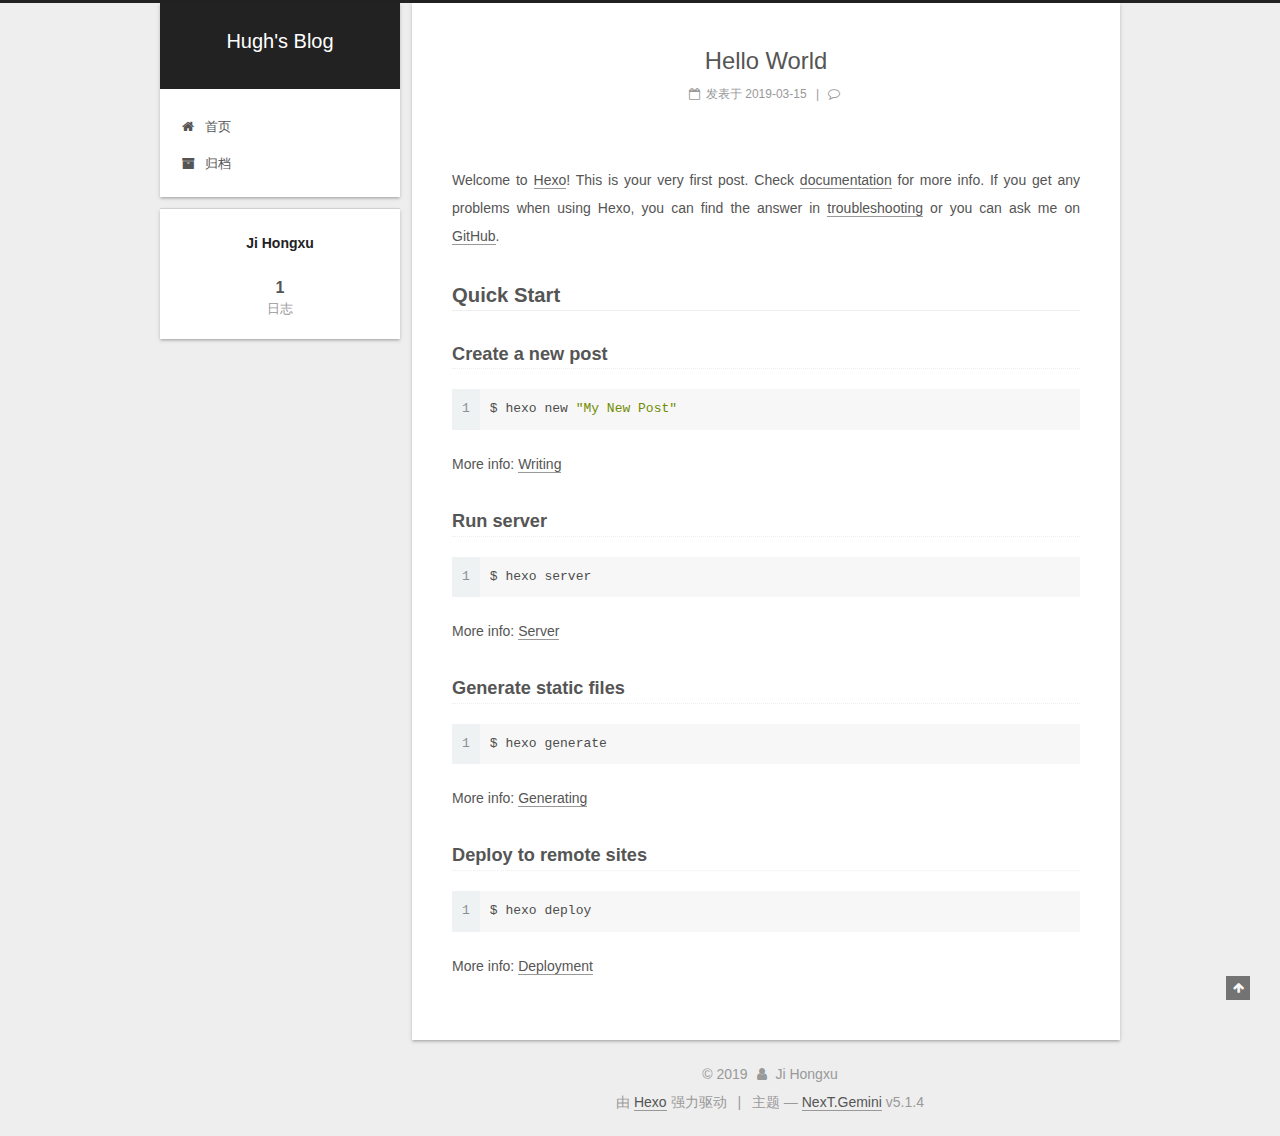
==== commit 3bcef8a8: "Site updated: 2019-03-16 16:36:23" ====
--- a/index.html
+++ b/index.html
@@ -2,10 +2,8 @@
 
 
 
-  
-
-
-<html class="theme-next gemini use-motion" lang="zh-Hans">
+
+<html class="theme-next gemini" lang="zh-Hans">
 <head><meta name="generator" content="Hexo 3.8.0">
   <meta charset="UTF-8">
 <meta http-equiv="X-UA-Compatible" content="IE=edge">
@@ -98,7 +96,7 @@
     sidebar: {"position":"left","display":"post","offset":12,"b2t":false,"scrollpercent":false,"onmobile":false},
     fancybox: true,
     tabs: true,
-    motion: {"enable":true,"async":false,"transition":{"post_block":"fadeIn","post_header":"slideDownIn","post_body":"slideDownIn","coll_header":"slideLeftIn","sidebar":"slideUpIn"}},
+    motion: {"enable":false,"async":false,"transition":{"post_block":"fadeIn","post_header":"slideDownIn","post_body":"slideDownIn","coll_header":"slideLeftIn","sidebar":"slideUpIn"}},
     duoshuo: {
       userId: '0',
       author: '博主'
@@ -274,6 +272,16 @@
 
           
             
+              <span class="post-comments-count">
+                <span class="post-meta-divider">|</span>
+                <span class="post-meta-item-icon">
+                  <i class="fa fa-comment-o"></i>
+                </span>
+                <a href="/2019/03/15/hello-world/#comments" itemprop="discussionUrl">
+                  <span class="post-comments-count disqus-comment-count" data-disqus-identifier="2019/03/15/hello-world/" itemprop="commentCount"></span>
+                </a>
+              </span>
+            
           
 
           
@@ -570,6 +578,14 @@
 
   
 
+    
+      <script id="dsq-count-scr" src="https://hugh.disqus.com/count.js" async></script>
+    
+
+    
+
+  
+
 
 
 
@@ -582,10 +598,6 @@
   
 
 
-
-
-
-  
 
 
 
--- a/css/main.css
+++ b/css/main.css
@@ -1823,7 +1823,7 @@
   width: 4px;
   height: 4px;
   border-radius: 50%;
-  background: #8e8591;
+  background: #ffffc6;
 }
 .links-of-blogroll {
   font-size: 13px;
@@ -2851,7 +2851,6 @@
   background: #fff;
   box-shadow: 0 2px 2px 0 rgba(0,0,0,0.12), 0 3px 1px -2px rgba(0,0,0,0.06), 0 1px 5px 0 rgba(0,0,0,0.12), 0 -1px 0.5px 0 rgba(0,0,0,0.09);
   border-radius: initial;
-  opacity: 0;
 }
 .sidebar-inner.affix {
   position: fixed;
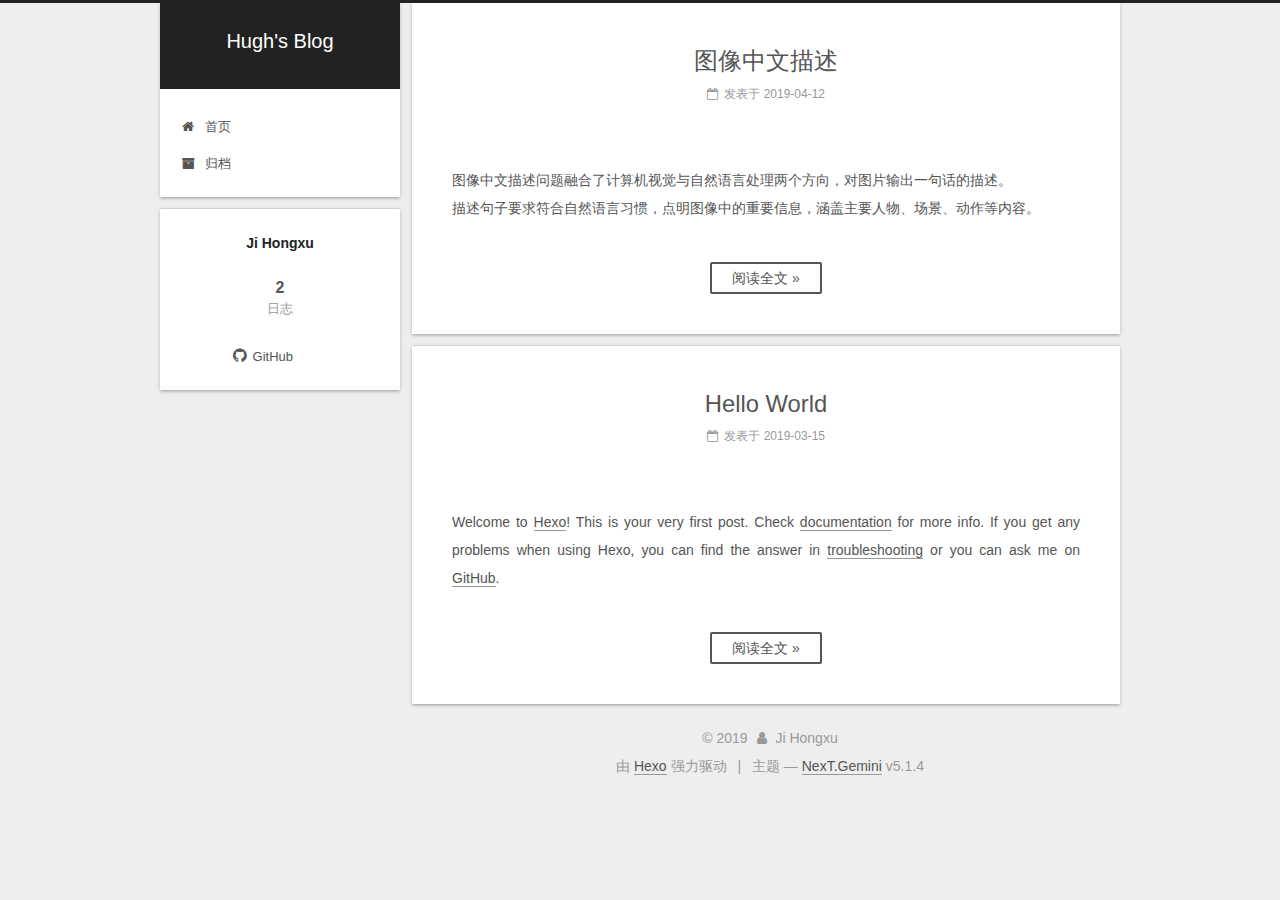
==== commit d1d881c3: "Site updated: 2019-04-13 00:29:07" ====
--- a/index.html
+++ b/index.html
@@ -227,6 +227,130 @@
   
   
   <div class="post-block">
+    <link itemprop="mainEntityOfPage" href="http://yoursite.com/2019/04/12/图像中文描述/">
+
+    <span hidden itemprop="author" itemscope itemtype="http://schema.org/Person">
+      <meta itemprop="name" content="Ji Hongxu">
+      <meta itemprop="description" content>
+      <meta itemprop="image" content="/images/avatar.gif">
+    </span>
+
+    <span hidden itemprop="publisher" itemscope itemtype="http://schema.org/Organization">
+      <meta itemprop="name" content="Hugh's Blog">
+    </span>
+
+    
+      <header class="post-header">
+
+        
+        
+          <h1 class="post-title" itemprop="name headline">
+                
+                <a class="post-title-link" href="/2019/04/12/图像中文描述/" itemprop="url">图像中文描述</a></h1>
+        
+
+        <div class="post-meta">
+          <span class="post-time">
+            
+              <span class="post-meta-item-icon">
+                <i class="fa fa-calendar-o"></i>
+              </span>
+              
+                <span class="post-meta-item-text">发表于</span>
+              
+              <time title="创建于" itemprop="dateCreated datePublished" datetime="2019-04-12T17:26:01+08:00">
+                2019-04-12
+              </time>
+            
+
+            
+
+            
+          </span>
+
+          
+
+          
+            
+          
+
+          
+          
+
+          
+
+          
+
+          
+
+        </div>
+      </header>
+    
+
+    
+    
+    
+    <div class="post-body" itemprop="articleBody">
+
+      
+      
+
+      
+        
+          <p>图像中文描述问题融合了计算机视觉与自然语言处理两个方向，对图片输出一句话的描述。<br>描述句子要求符合自然语言习惯，点明图像中的重要信息，涵盖主要人物、场景、动作等内容。</p>
+          <!--noindex-->
+          <div class="post-button text-center">
+            <a class="btn" href="/2019/04/12/图像中文描述/#more" rel="contents">
+              阅读全文 &raquo;
+            </a>
+          </div>
+          <!--/noindex-->
+        
+      
+    </div>
+    
+    
+    
+
+    
+
+    
+
+    
+
+    <footer class="post-footer">
+      
+
+      
+
+      
+
+      
+      
+        <div class="post-eof"></div>
+      
+    </footer>
+  </div>
+  
+  
+  
+  </article>
+
+
+    
+      
+
+  
+
+  
+  
+  
+
+  <article class="post post-type-normal" itemscope itemtype="http://schema.org/Article">
+  
+  
+  
+  <div class="post-block">
     <link itemprop="mainEntityOfPage" href="http://yoursite.com/2019/03/15/hello-world/">
 
     <span hidden itemprop="author" itemscope itemtype="http://schema.org/Person">
@@ -272,16 +396,6 @@
 
           
             
-              <span class="post-comments-count">
-                <span class="post-meta-divider">|</span>
-                <span class="post-meta-item-icon">
-                  <i class="fa fa-comment-o"></i>
-                </span>
-                <a href="/2019/03/15/hello-world/#comments" itemprop="discussionUrl">
-                  <span class="post-comments-count disqus-comment-count" data-disqus-identifier="2019/03/15/hello-world/" itemprop="commentCount"></span>
-                </a>
-              </span>
-            
           
 
           
@@ -307,18 +421,14 @@
 
       
         
-          
-            <p>Welcome to <a href="https://hexo.io/" target="_blank" rel="noopener">Hexo</a>! This is your very first post. Check <a href="https://hexo.io/docs/" target="_blank" rel="noopener">documentation</a> for more info. If you get any problems when using Hexo, you can find the answer in <a href="https://hexo.io/docs/troubleshooting.html" target="_blank" rel="noopener">troubleshooting</a> or you can ask me on <a href="https://github.com/hexojs/hexo/issues" target="_blank" rel="noopener">GitHub</a>.</p>
-<h2 id="Quick-Start"><a href="#Quick-Start" class="headerlink" title="Quick Start"></a>Quick Start</h2><h3 id="Create-a-new-post"><a href="#Create-a-new-post" class="headerlink" title="Create a new post"></a>Create a new post</h3><figure class="highlight bash"><table><tr><td class="gutter"><pre><span class="line">1</span><br></pre></td><td class="code"><pre><span class="line">$ hexo new <span class="string">"My New Post"</span></span><br></pre></td></tr></table></figure>
-<p>More info: <a href="https://hexo.io/docs/writing.html" target="_blank" rel="noopener">Writing</a></p>
-<h3 id="Run-server"><a href="#Run-server" class="headerlink" title="Run server"></a>Run server</h3><figure class="highlight bash"><table><tr><td class="gutter"><pre><span class="line">1</span><br></pre></td><td class="code"><pre><span class="line">$ hexo server</span><br></pre></td></tr></table></figure>
-<p>More info: <a href="https://hexo.io/docs/server.html" target="_blank" rel="noopener">Server</a></p>
-<h3 id="Generate-static-files"><a href="#Generate-static-files" class="headerlink" title="Generate static files"></a>Generate static files</h3><figure class="highlight bash"><table><tr><td class="gutter"><pre><span class="line">1</span><br></pre></td><td class="code"><pre><span class="line">$ hexo generate</span><br></pre></td></tr></table></figure>
-<p>More info: <a href="https://hexo.io/docs/generating.html" target="_blank" rel="noopener">Generating</a></p>
-<h3 id="Deploy-to-remote-sites"><a href="#Deploy-to-remote-sites" class="headerlink" title="Deploy to remote sites"></a>Deploy to remote sites</h3><figure class="highlight bash"><table><tr><td class="gutter"><pre><span class="line">1</span><br></pre></td><td class="code"><pre><span class="line">$ hexo deploy</span><br></pre></td></tr></table></figure>
-<p>More info: <a href="https://hexo.io/docs/deployment.html" target="_blank" rel="noopener">Deployment</a></p>
-
-          
+          <p>Welcome to <a href="https://hexo.io/" target="_blank" rel="noopener">Hexo</a>! This is your very first post. Check <a href="https://hexo.io/docs/" target="_blank" rel="noopener">documentation</a> for more info. If you get any problems when using Hexo, you can find the answer in <a href="https://hexo.io/docs/troubleshooting.html" target="_blank" rel="noopener">troubleshooting</a> or you can ask me on <a href="https://github.com/hexojs/hexo/issues" target="_blank" rel="noopener">GitHub</a>.</p>
+          <!--noindex-->
+          <div class="post-button text-center">
+            <a class="btn" href="/2019/03/15/hello-world/#more" rel="contents">
+              阅读全文 &raquo;
+            </a>
+          </div>
+          <!--/noindex-->
         
       
     </div>
@@ -398,7 +508,7 @@
               
                 <a href="/archives/">
               
-                  <span class="site-state-item-count">1</span>
+                  <span class="site-state-item-count">2</span>
                   <span class="site-state-item-name">日志</span>
                 </a>
               </div>
@@ -412,6 +522,16 @@
 
           
 
+          
+            <div class="links-of-author motion-element">
+                
+                  <span class="links-of-author-item">
+                    <a href="https://github.com/HughChi" target="_blank" title="GitHub">
+                      
+                        <i class="fa fa-fw fa-github"></i>GitHub</a>
+                  </span>
+                
+            </div>
           
 
           
@@ -578,14 +698,6 @@
 
   
 
-    
-      <script id="dsq-count-scr" src="https://hugh.disqus.com/count.js" async></script>
-    
-
-    
-
-  
-
 
 
 
@@ -598,6 +710,10 @@
   
 
 
+
+
+
+  
 
 
 
--- a/css/main.css
+++ b/css/main.css
@@ -1823,7 +1823,7 @@
   width: 4px;
   height: 4px;
   border-radius: 50%;
-  background: #ffffc6;
+  background: #f525bf;
 }
 .links-of-blogroll {
   font-size: 13px;
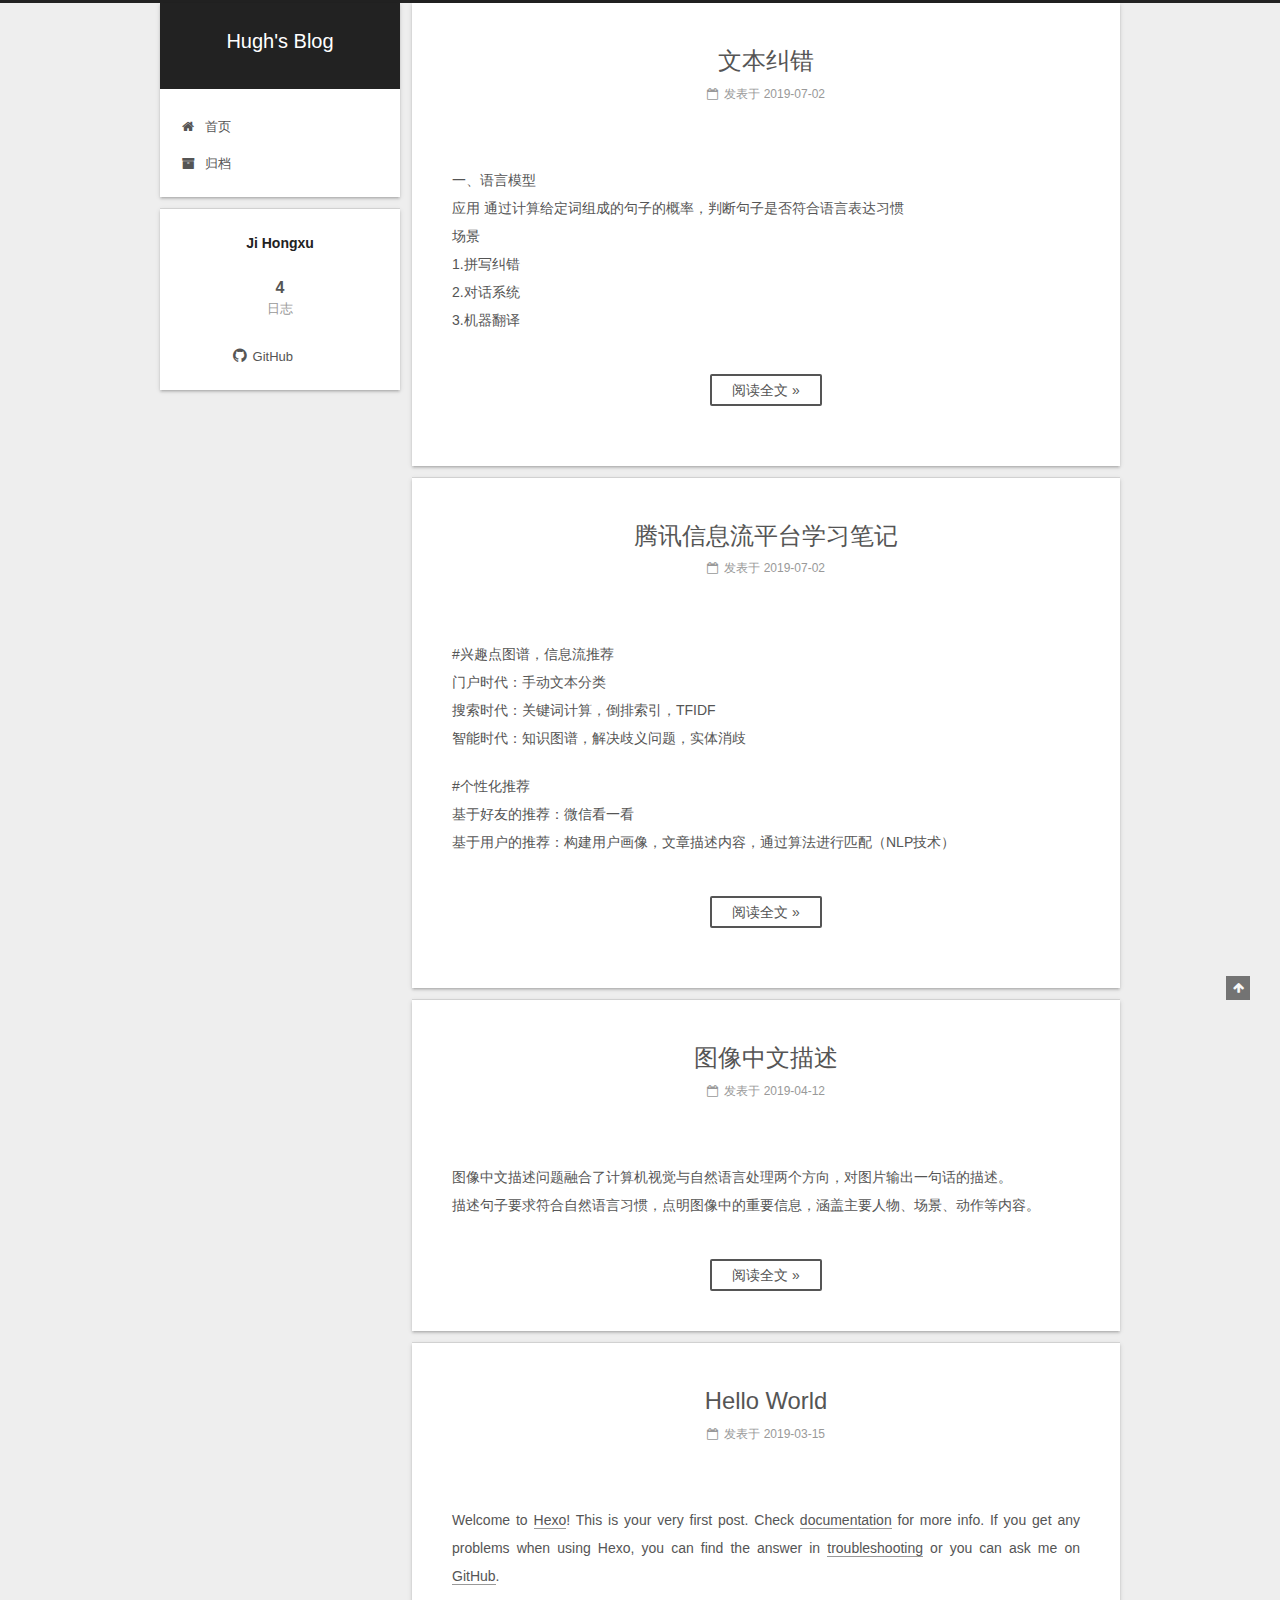
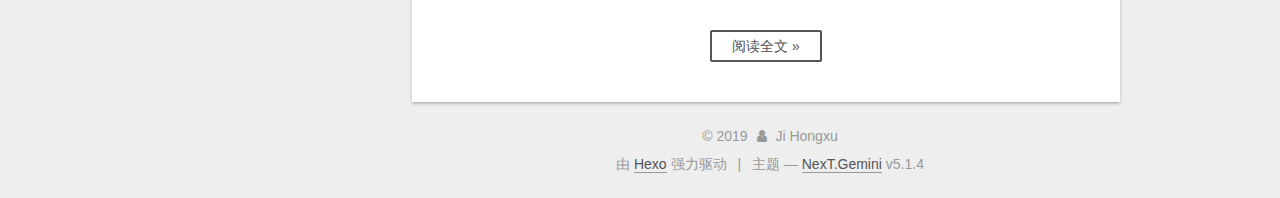
==== commit c555e5ce: "Site updated: 2019-07-02 15:48:04" ====
--- a/index.html
+++ b/index.html
@@ -227,6 +227,255 @@
   
   
   <div class="post-block">
+    <link itemprop="mainEntityOfPage" href="http://yoursite.com/2019/07/02/correct/">
+
+    <span hidden itemprop="author" itemscope itemtype="http://schema.org/Person">
+      <meta itemprop="name" content="Ji Hongxu">
+      <meta itemprop="description" content>
+      <meta itemprop="image" content="/images/avatar.gif">
+    </span>
+
+    <span hidden itemprop="publisher" itemscope itemtype="http://schema.org/Organization">
+      <meta itemprop="name" content="Hugh's Blog">
+    </span>
+
+    
+      <header class="post-header">
+
+        
+        
+          <h1 class="post-title" itemprop="name headline">
+                
+                <a class="post-title-link" href="/2019/07/02/correct/" itemprop="url">文本纠错</a></h1>
+        
+
+        <div class="post-meta">
+          <span class="post-time">
+            
+              <span class="post-meta-item-icon">
+                <i class="fa fa-calendar-o"></i>
+              </span>
+              
+                <span class="post-meta-item-text">发表于</span>
+              
+              <time title="创建于" itemprop="dateCreated datePublished" datetime="2019-07-02T15:44:35+08:00">
+                2019-07-02
+              </time>
+            
+
+            
+
+            
+          </span>
+
+          
+
+          
+            
+          
+
+          
+          
+
+          
+
+          
+
+          
+
+        </div>
+      </header>
+    
+
+    
+    
+    
+    <div class="post-body" itemprop="articleBody">
+
+      
+      
+
+      
+        
+          <p>一、语言模型<br>应用    通过计算给定词组成的句子的概率，判断句子是否符合语言表达习惯<br>场景<br>1.拼写纠错<br>2.对话系统<br>3.机器翻译<br>
+          <!--noindex-->
+          <div class="post-button text-center">
+            <a class="btn" href="/2019/07/02/correct/#more" rel="contents">
+              阅读全文 &raquo;
+            </a>
+          </div>
+          <!--/noindex-->
+        
+      
+    </p></div>
+    
+    
+    
+
+    
+
+    
+
+    
+
+    <footer class="post-footer">
+      
+
+      
+
+      
+
+      
+      
+        <div class="post-eof"></div>
+      
+    </footer>
+  </div>
+  
+  
+  
+  </article>
+
+
+    
+      
+
+  
+
+  
+  
+  
+
+  <article class="post post-type-normal" itemscope itemtype="http://schema.org/Article">
+  
+  
+  
+  <div class="post-block">
+    <link itemprop="mainEntityOfPage" href="http://yoursite.com/2019/07/02/tencent-pcg/">
+
+    <span hidden itemprop="author" itemscope itemtype="http://schema.org/Person">
+      <meta itemprop="name" content="Ji Hongxu">
+      <meta itemprop="description" content>
+      <meta itemprop="image" content="/images/avatar.gif">
+    </span>
+
+    <span hidden itemprop="publisher" itemscope itemtype="http://schema.org/Organization">
+      <meta itemprop="name" content="Hugh's Blog">
+    </span>
+
+    
+      <header class="post-header">
+
+        
+        
+          <h1 class="post-title" itemprop="name headline">
+                
+                <a class="post-title-link" href="/2019/07/02/tencent-pcg/" itemprop="url">腾讯信息流平台学习笔记</a></h1>
+        
+
+        <div class="post-meta">
+          <span class="post-time">
+            
+              <span class="post-meta-item-icon">
+                <i class="fa fa-calendar-o"></i>
+              </span>
+              
+                <span class="post-meta-item-text">发表于</span>
+              
+              <time title="创建于" itemprop="dateCreated datePublished" datetime="2019-07-02T15:42:53+08:00">
+                2019-07-02
+              </time>
+            
+
+            
+
+            
+          </span>
+
+          
+
+          
+            
+          
+
+          
+          
+
+          
+
+          
+
+          
+
+        </div>
+      </header>
+    
+
+    
+    
+    
+    <div class="post-body" itemprop="articleBody">
+
+      
+      
+
+      
+        
+          <p>#兴趣点图谱，信息流推荐<br>门户时代：手动文本分类<br>搜索时代：关键词计算，倒排索引，TFIDF<br>智能时代：知识图谱，解决歧义问题，实体消歧</p>
+<p>#个性化推荐<br>基于好友的推荐：微信看一看<br>基于用户的推荐：构建用户画像，文章描述内容，通过算法进行匹配（NLP技术）<br>
+          <!--noindex-->
+          <div class="post-button text-center">
+            <a class="btn" href="/2019/07/02/tencent-pcg/#more" rel="contents">
+              阅读全文 &raquo;
+            </a>
+          </div>
+          <!--/noindex-->
+        
+      
+    </p></div>
+    
+    
+    
+
+    
+
+    
+
+    
+
+    <footer class="post-footer">
+      
+
+      
+
+      
+
+      
+      
+        <div class="post-eof"></div>
+      
+    </footer>
+  </div>
+  
+  
+  
+  </article>
+
+
+    
+      
+
+  
+
+  
+  
+  
+
+  <article class="post post-type-normal" itemscope itemtype="http://schema.org/Article">
+  
+  
+  
+  <div class="post-block">
     <link itemprop="mainEntityOfPage" href="http://yoursite.com/2019/04/12/图像中文描述/">
 
     <span hidden itemprop="author" itemscope itemtype="http://schema.org/Person">
@@ -508,7 +757,7 @@
               
                 <a href="/archives/">
               
-                  <span class="site-state-item-count">2</span>
+                  <span class="site-state-item-count">4</span>
                   <span class="site-state-item-name">日志</span>
                 </a>
               </div>
--- a/css/main.css
+++ b/css/main.css
@@ -1823,7 +1823,7 @@
   width: 4px;
   height: 4px;
   border-radius: 50%;
-  background: #f525bf;
+  background: #e8ff82;
 }
 .links-of-blogroll {
   font-size: 13px;
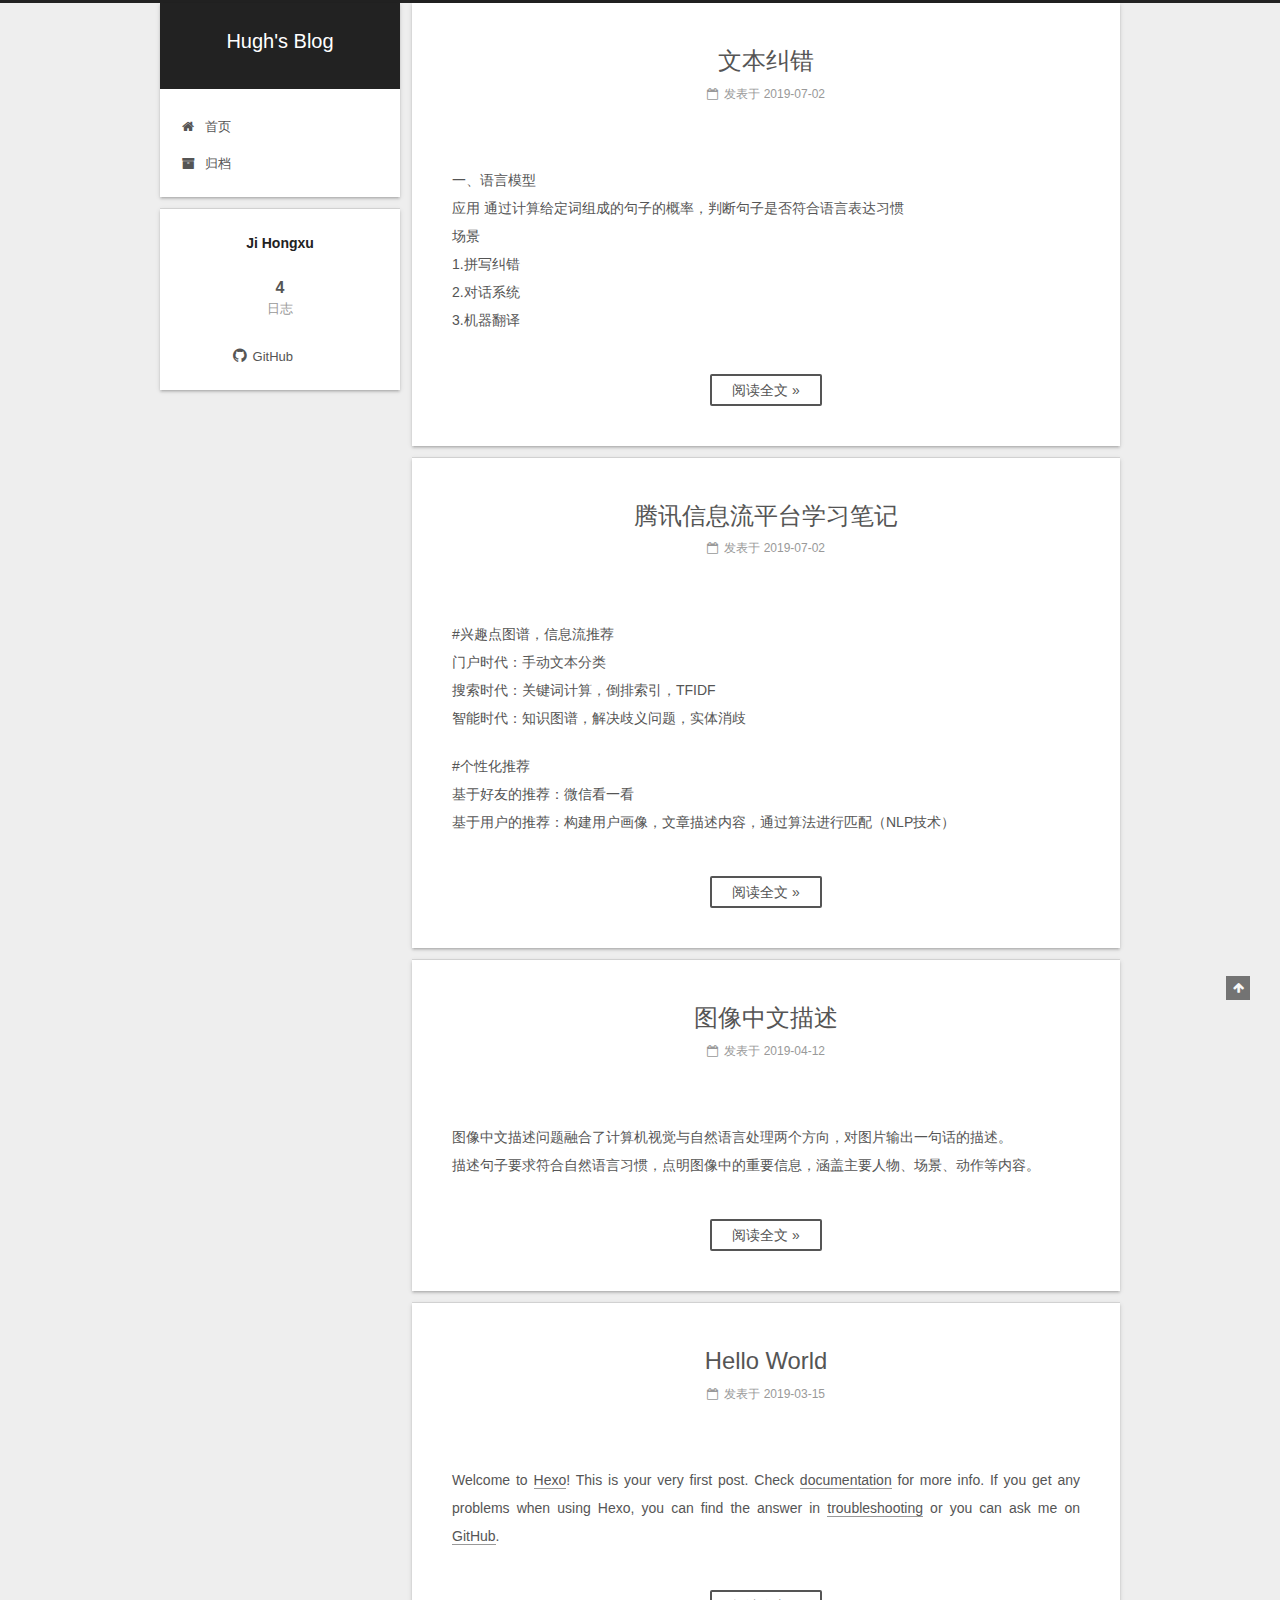
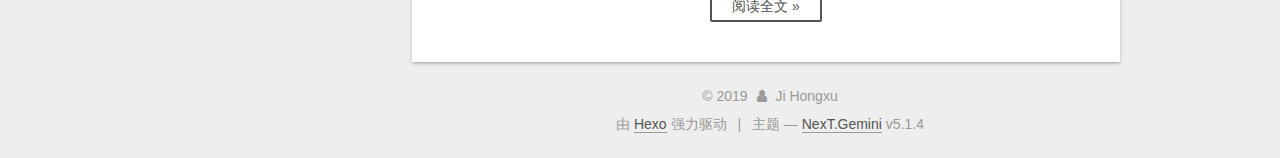
==== commit 81e98bfc: "Site updated: 2019-07-02 15:49:04" ====
--- a/index.html
+++ b/index.html
@@ -297,7 +297,7 @@
 
       
         
-          <p>一、语言模型<br>应用    通过计算给定词组成的句子的概率，判断句子是否符合语言表达习惯<br>场景<br>1.拼写纠错<br>2.对话系统<br>3.机器翻译<br>
+          <p>一、语言模型<br>应用    通过计算给定词组成的句子的概率，判断句子是否符合语言表达习惯<br>场景<br>1.拼写纠错<br>2.对话系统<br>3.机器翻译</p>
           <!--noindex-->
           <div class="post-button text-center">
             <a class="btn" href="/2019/07/02/correct/#more" rel="contents">
@@ -307,7 +307,7 @@
           <!--/noindex-->
         
       
-    </p></div>
+    </div>
     
     
     
@@ -422,7 +422,7 @@
       
         
           <p>#兴趣点图谱，信息流推荐<br>门户时代：手动文本分类<br>搜索时代：关键词计算，倒排索引，TFIDF<br>智能时代：知识图谱，解决歧义问题，实体消歧</p>
-<p>#个性化推荐<br>基于好友的推荐：微信看一看<br>基于用户的推荐：构建用户画像，文章描述内容，通过算法进行匹配（NLP技术）<br>
+<p>#个性化推荐<br>基于好友的推荐：微信看一看<br>基于用户的推荐：构建用户画像，文章描述内容，通过算法进行匹配（NLP技术）</p>
           <!--noindex-->
           <div class="post-button text-center">
             <a class="btn" href="/2019/07/02/tencent-pcg/#more" rel="contents">
@@ -432,7 +432,7 @@
           <!--/noindex-->
         
       
-    </p></div>
+    </div>
     
     
     
--- a/css/main.css
+++ b/css/main.css
@@ -1823,7 +1823,7 @@
   width: 4px;
   height: 4px;
   border-radius: 50%;
-  background: #e8ff82;
+  background: #14baf6;
 }
 .links-of-blogroll {
   font-size: 13px;
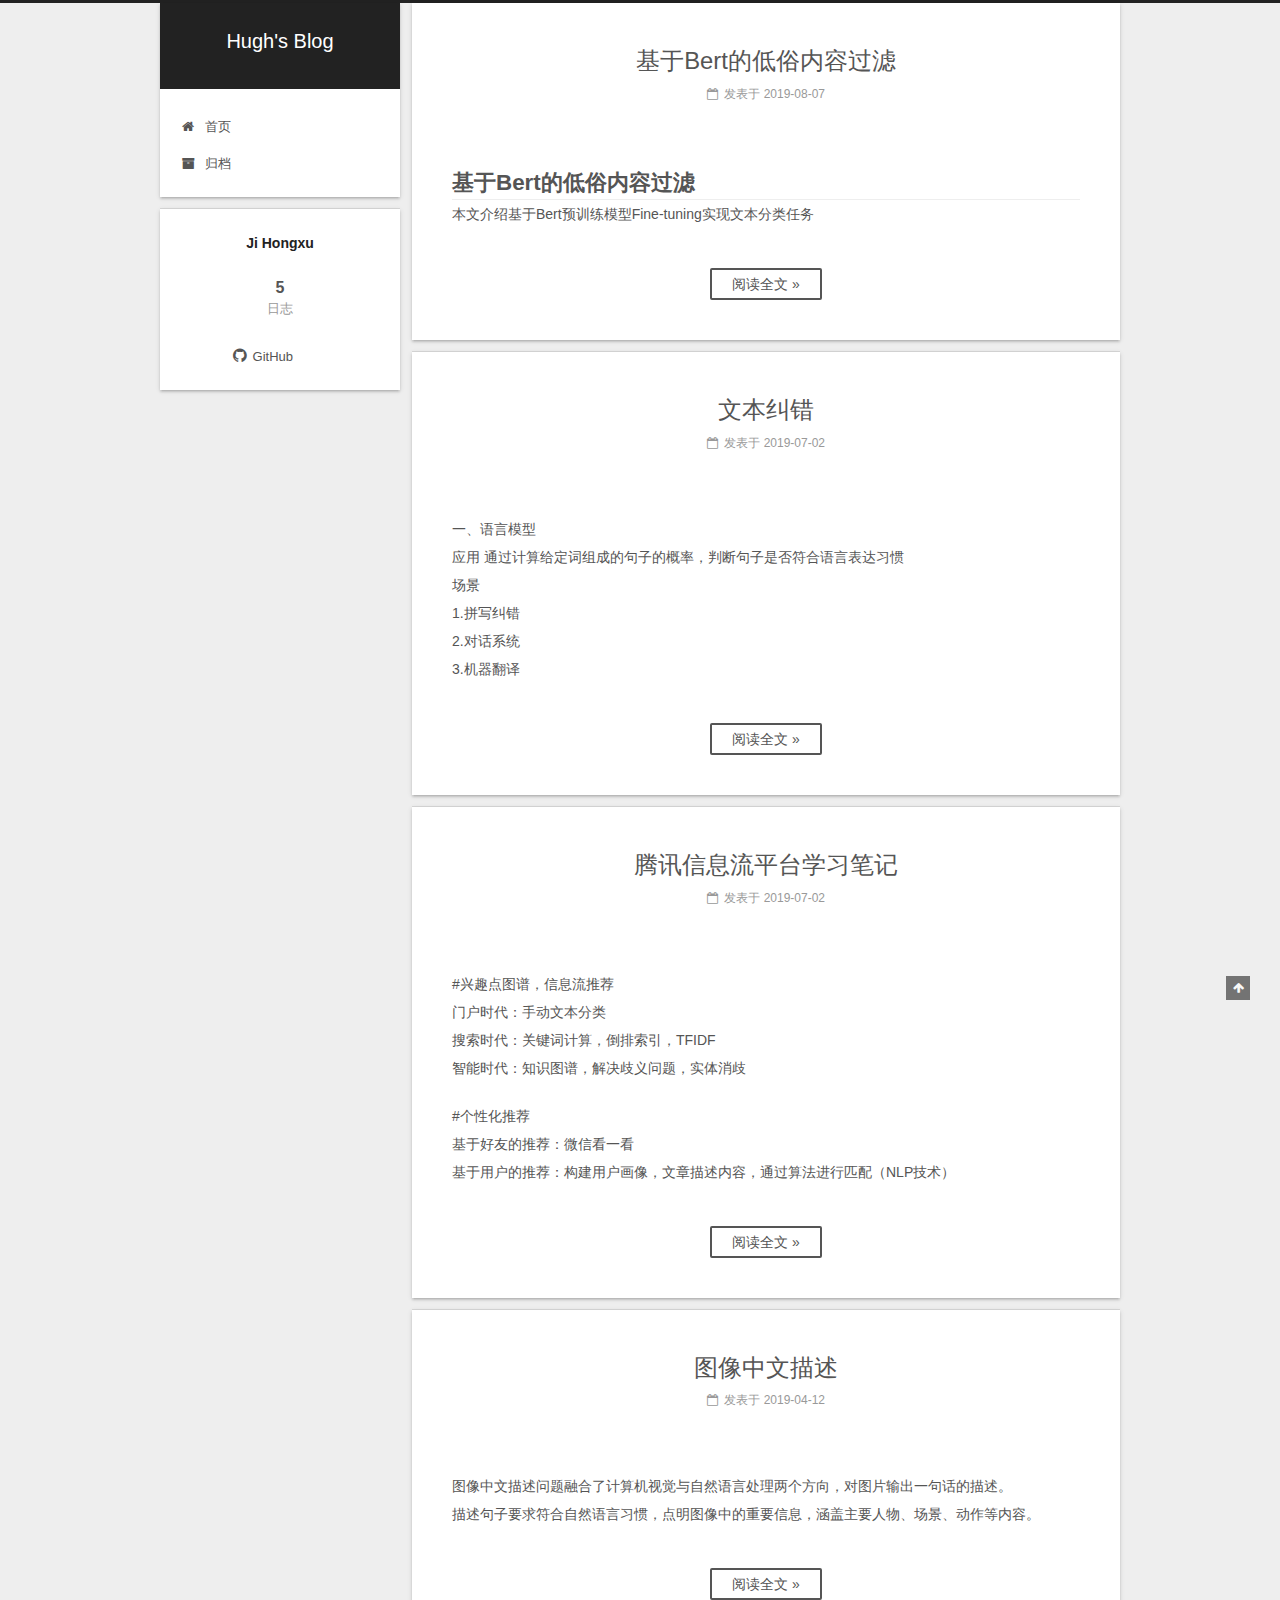
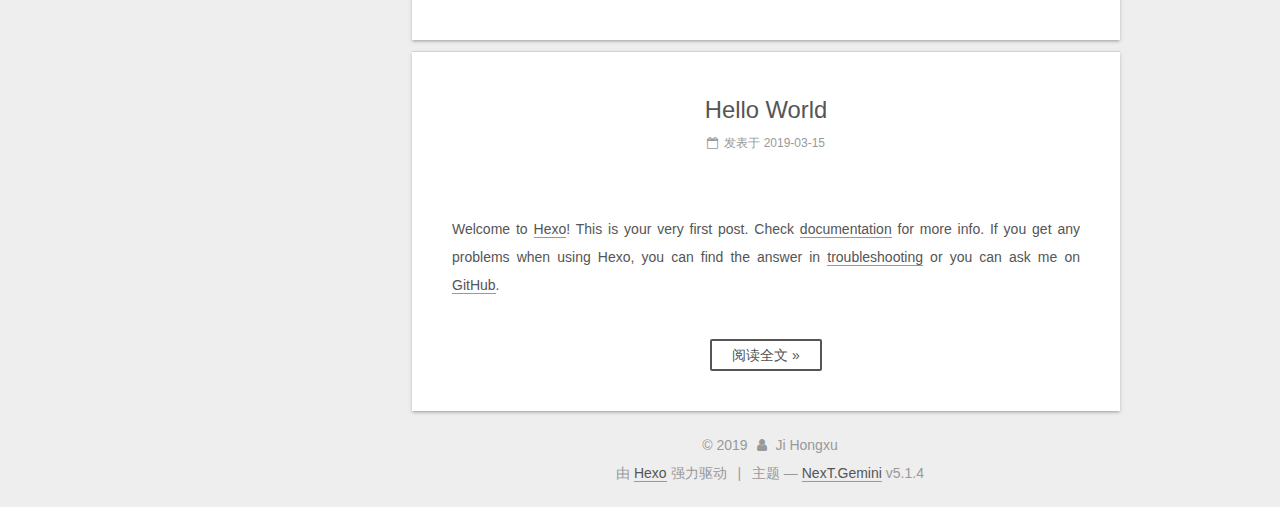
==== commit d892f905: "Site updated: 2019-08-07 16:40:29" ====
--- a/index.html
+++ b/index.html
@@ -227,6 +227,130 @@
   
   
   <div class="post-block">
+    <link itemprop="mainEntityOfPage" href="http://yoursite.com/2019/08/07/基于Bert的低俗内容过滤/">
+
+    <span hidden itemprop="author" itemscope itemtype="http://schema.org/Person">
+      <meta itemprop="name" content="Ji Hongxu">
+      <meta itemprop="description" content>
+      <meta itemprop="image" content="/images/avatar.gif">
+    </span>
+
+    <span hidden itemprop="publisher" itemscope itemtype="http://schema.org/Organization">
+      <meta itemprop="name" content="Hugh's Blog">
+    </span>
+
+    
+      <header class="post-header">
+
+        
+        
+          <h1 class="post-title" itemprop="name headline">
+                
+                <a class="post-title-link" href="/2019/08/07/基于Bert的低俗内容过滤/" itemprop="url">基于Bert的低俗内容过滤</a></h1>
+        
+
+        <div class="post-meta">
+          <span class="post-time">
+            
+              <span class="post-meta-item-icon">
+                <i class="fa fa-calendar-o"></i>
+              </span>
+              
+                <span class="post-meta-item-text">发表于</span>
+              
+              <time title="创建于" itemprop="dateCreated datePublished" datetime="2019-08-07T16:29:59+08:00">
+                2019-08-07
+              </time>
+            
+
+            
+
+            
+          </span>
+
+          
+
+          
+            
+          
+
+          
+          
+
+          
+
+          
+
+          
+
+        </div>
+      </header>
+    
+
+    
+    
+    
+    <div class="post-body" itemprop="articleBody">
+
+      
+      
+
+      
+        
+          <h1 id="基于Bert的低俗内容过滤"><a href="#基于Bert的低俗内容过滤" class="headerlink" title="基于Bert的低俗内容过滤"></a>基于Bert的低俗内容过滤</h1><p>本文介绍基于Bert预训练模型Fine-tuning实现文本分类任务</p>
+          <!--noindex-->
+          <div class="post-button text-center">
+            <a class="btn" href="/2019/08/07/基于Bert的低俗内容过滤/#more" rel="contents">
+              阅读全文 &raquo;
+            </a>
+          </div>
+          <!--/noindex-->
+        
+      
+    </div>
+    
+    
+    
+
+    
+
+    
+
+    
+
+    <footer class="post-footer">
+      
+
+      
+
+      
+
+      
+      
+        <div class="post-eof"></div>
+      
+    </footer>
+  </div>
+  
+  
+  
+  </article>
+
+
+    
+      
+
+  
+
+  
+  
+  
+
+  <article class="post post-type-normal" itemscope itemtype="http://schema.org/Article">
+  
+  
+  
+  <div class="post-block">
     <link itemprop="mainEntityOfPage" href="http://yoursite.com/2019/07/02/correct/">
 
     <span hidden itemprop="author" itemscope itemtype="http://schema.org/Person">
@@ -757,7 +881,7 @@
               
                 <a href="/archives/">
               
-                  <span class="site-state-item-count">4</span>
+                  <span class="site-state-item-count">5</span>
                   <span class="site-state-item-name">日志</span>
                 </a>
               </div>
--- a/css/main.css
+++ b/css/main.css
@@ -1823,7 +1823,7 @@
   width: 4px;
   height: 4px;
   border-radius: 50%;
-  background: #14baf6;
+  background: #2dffff;
 }
 .links-of-blogroll {
   font-size: 13px;
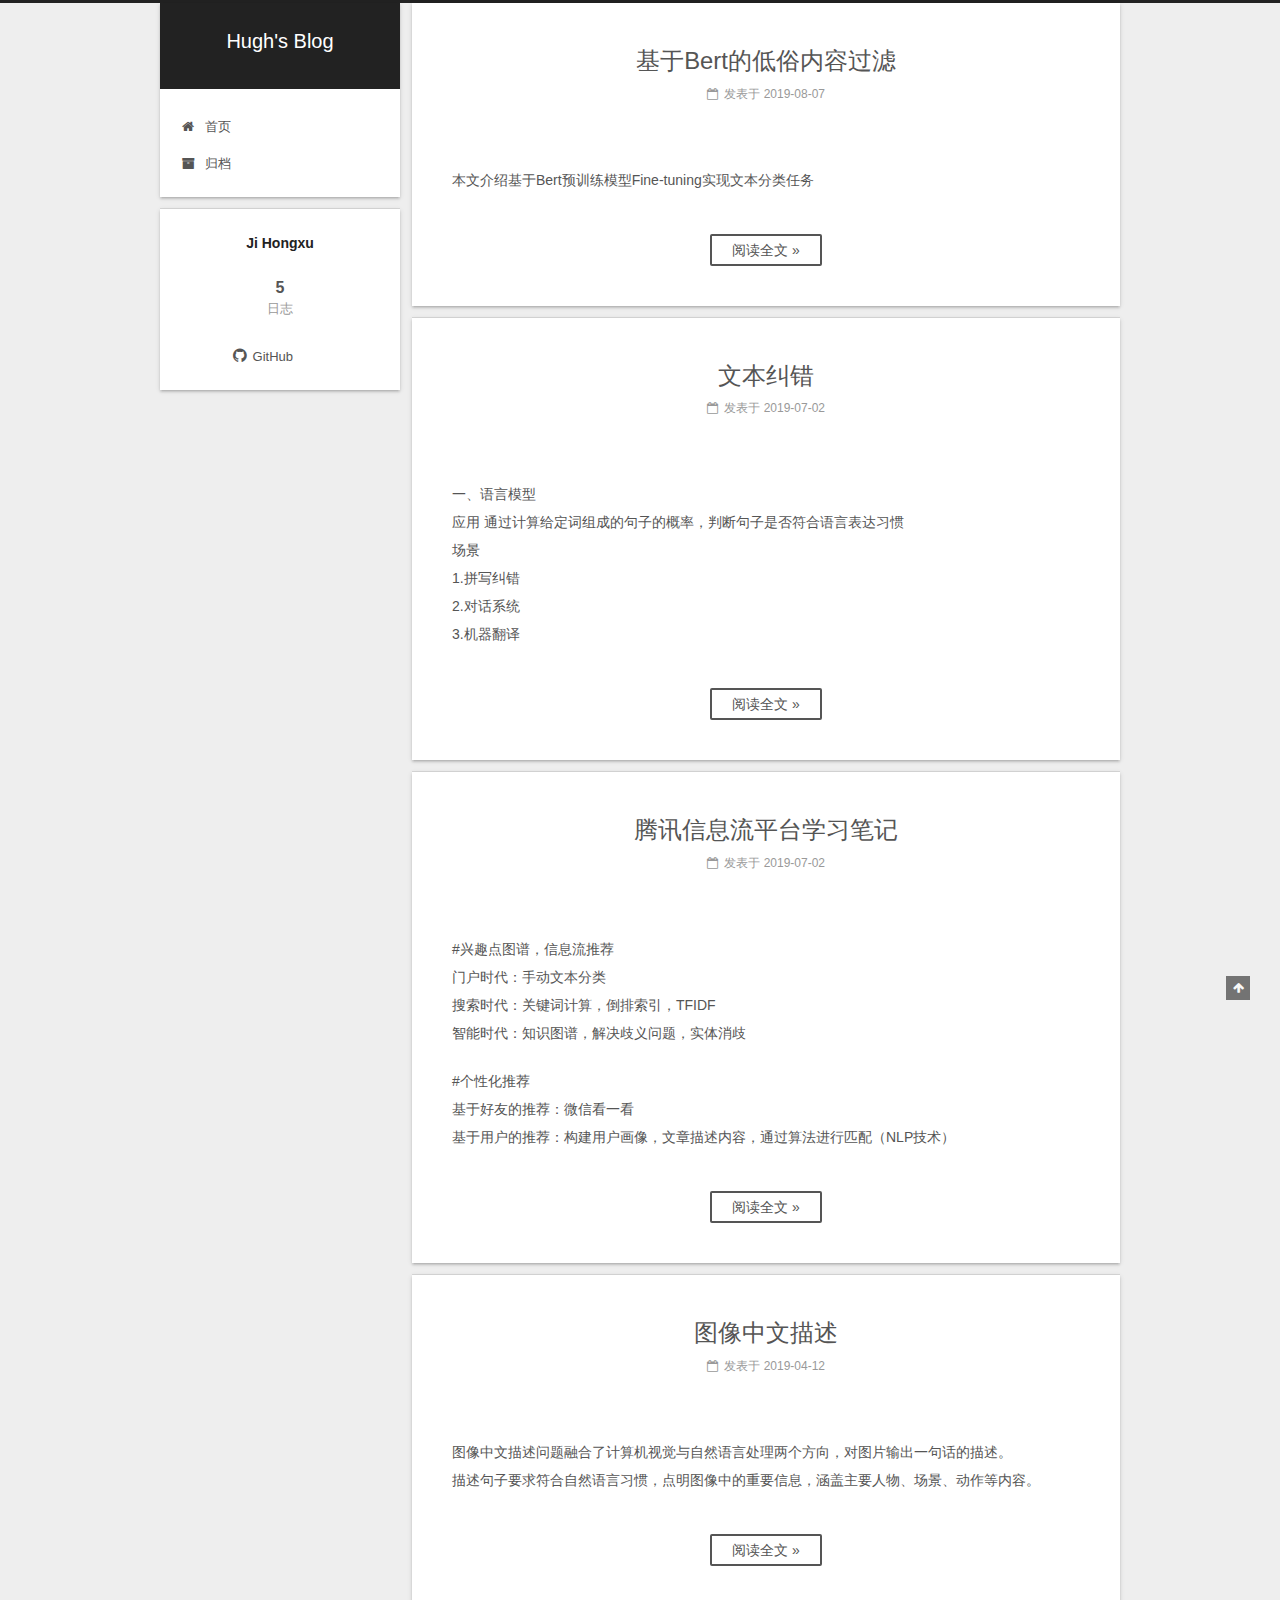
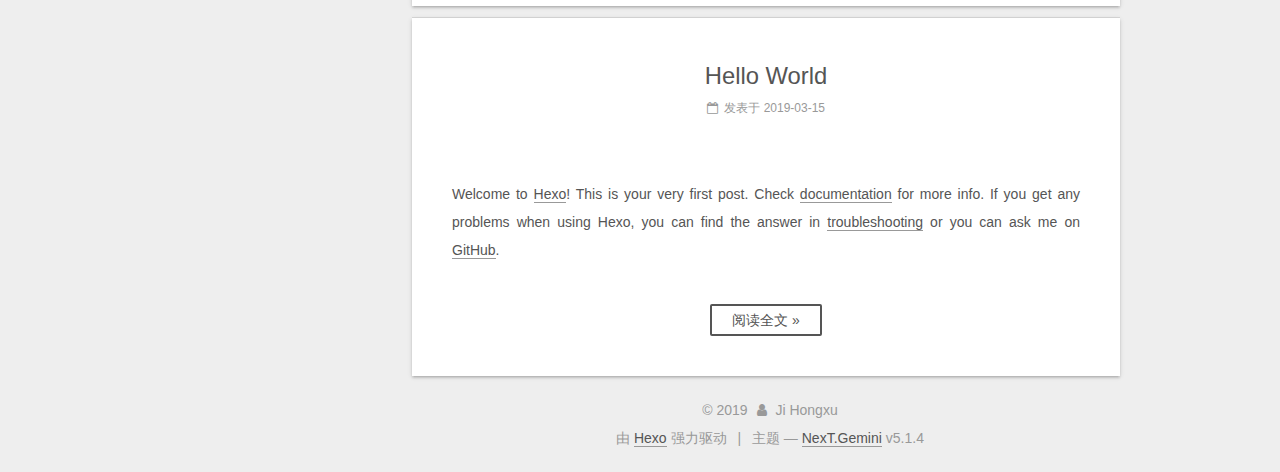
==== commit 364602ed: "Site updated: 2019-08-07 16:41:39" ====
--- a/index.html
+++ b/index.html
@@ -297,7 +297,7 @@
 
       
         
-          <h1 id="基于Bert的低俗内容过滤"><a href="#基于Bert的低俗内容过滤" class="headerlink" title="基于Bert的低俗内容过滤"></a>基于Bert的低俗内容过滤</h1><p>本文介绍基于Bert预训练模型Fine-tuning实现文本分类任务</p>
+          <p>本文介绍基于Bert预训练模型Fine-tuning实现文本分类任务</p>
           <!--noindex-->
           <div class="post-button text-center">
             <a class="btn" href="/2019/08/07/基于Bert的低俗内容过滤/#more" rel="contents">
--- a/css/main.css
+++ b/css/main.css
@@ -1823,7 +1823,7 @@
   width: 4px;
   height: 4px;
   border-radius: 50%;
-  background: #2dffff;
+  background: #7de722;
 }
 .links-of-blogroll {
   font-size: 13px;
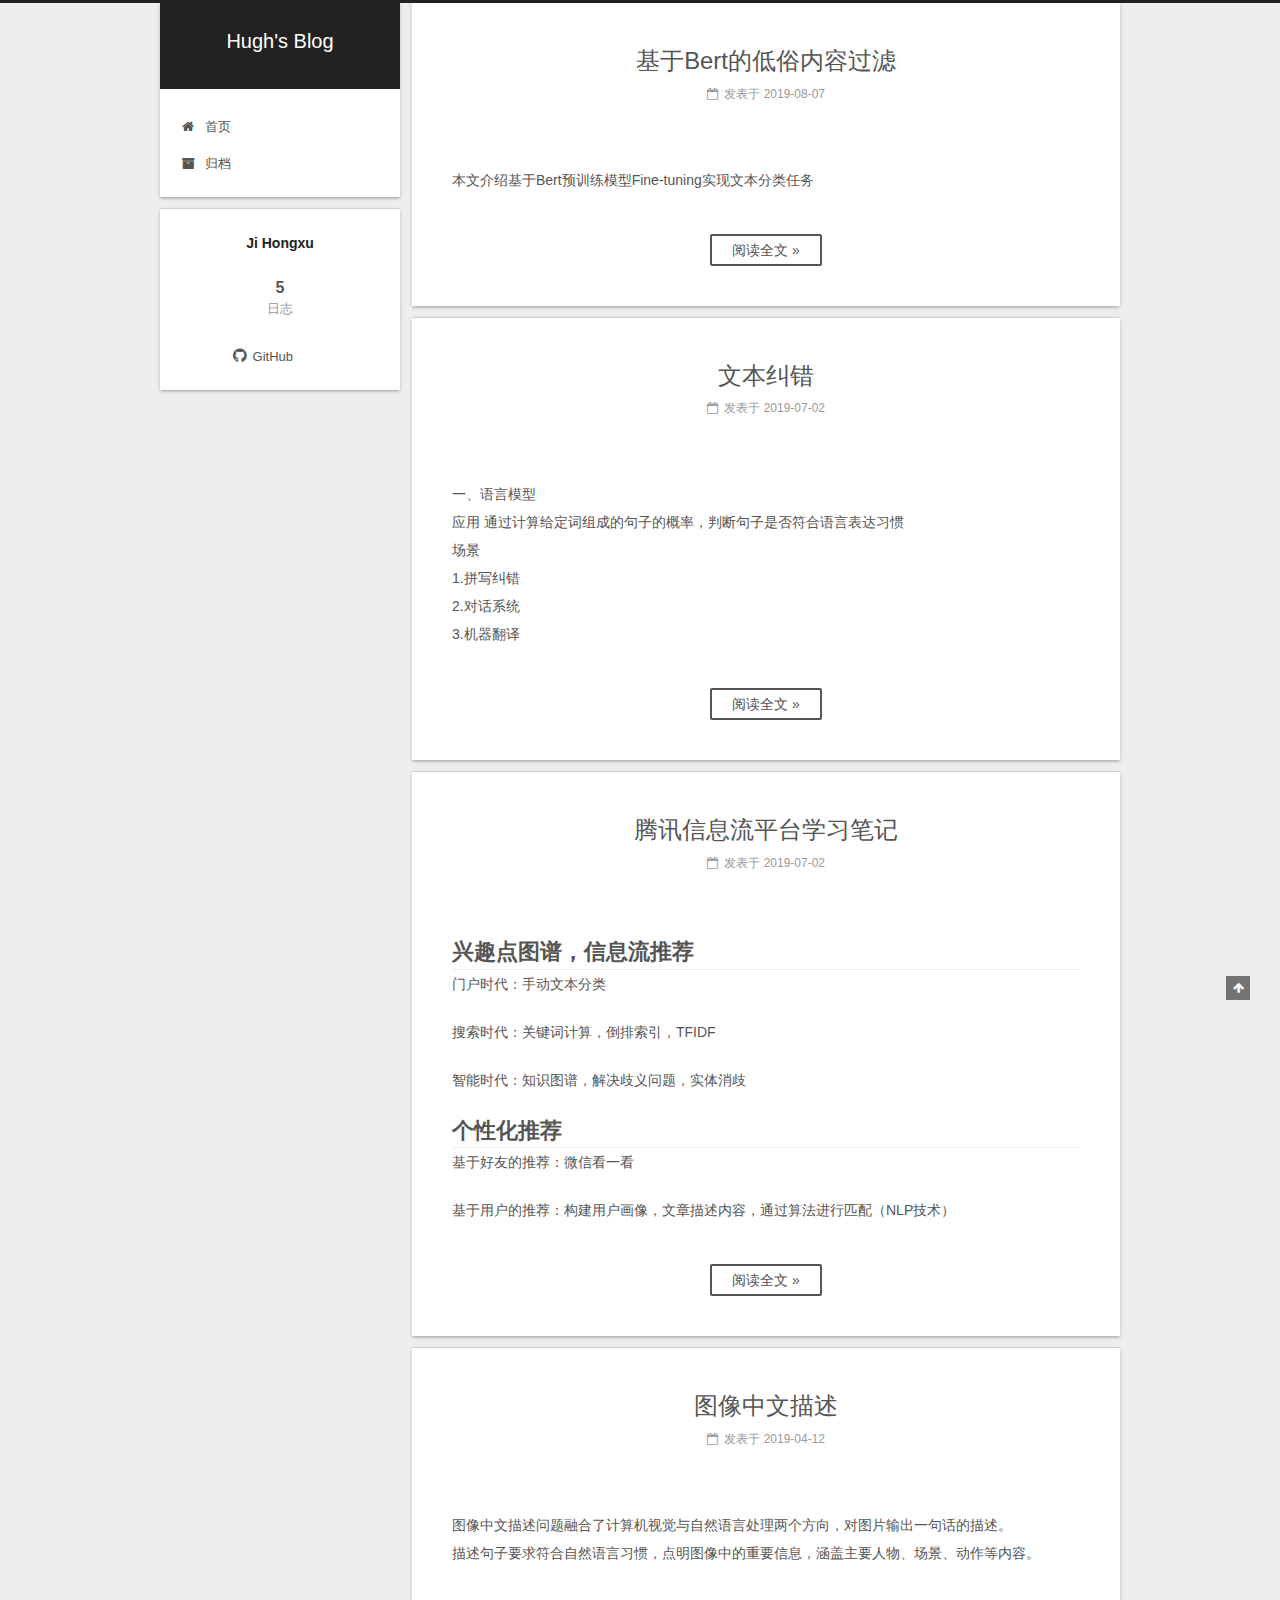
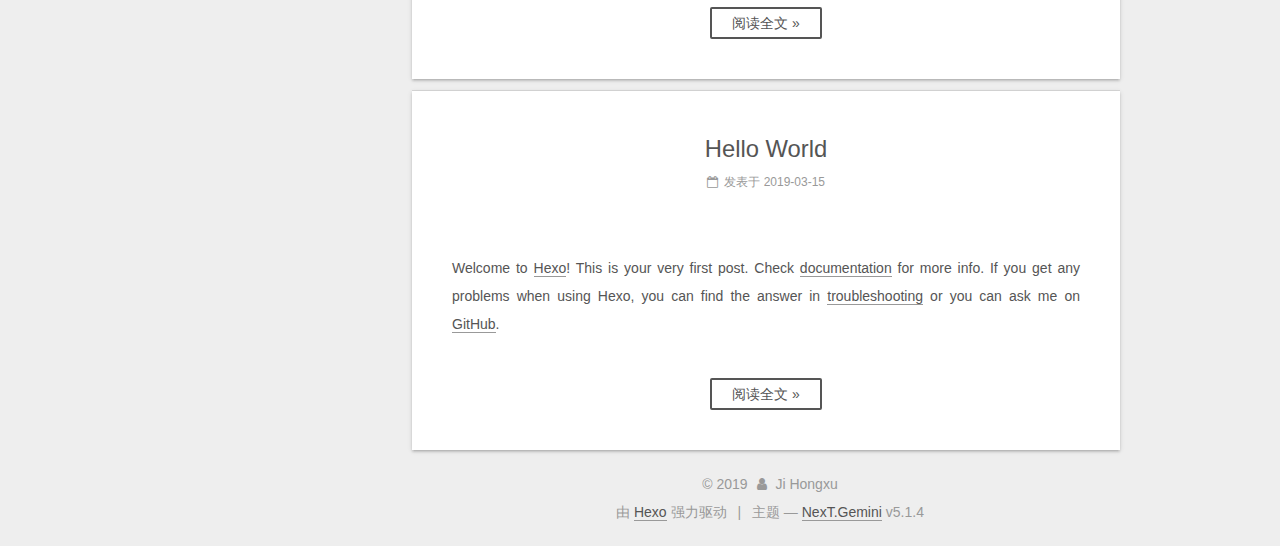
==== commit 82bc700b: "Site updated: 2019-08-07 16:44:05" ====
--- a/index.html
+++ b/index.html
@@ -545,8 +545,11 @@
 
       
         
-          <p>#兴趣点图谱，信息流推荐<br>门户时代：手动文本分类<br>搜索时代：关键词计算，倒排索引，TFIDF<br>智能时代：知识图谱，解决歧义问题，实体消歧</p>
-<p>#个性化推荐<br>基于好友的推荐：微信看一看<br>基于用户的推荐：构建用户画像，文章描述内容，通过算法进行匹配（NLP技术）</p>
+          <h1 id="兴趣点图谱，信息流推荐"><a href="#兴趣点图谱，信息流推荐" class="headerlink" title="兴趣点图谱，信息流推荐"></a>兴趣点图谱，信息流推荐</h1><p>门户时代：手动文本分类</p>
+<p>搜索时代：关键词计算，倒排索引，TFIDF</p>
+<p>智能时代：知识图谱，解决歧义问题，实体消歧</p>
+<h1 id="个性化推荐"><a href="#个性化推荐" class="headerlink" title="个性化推荐"></a>个性化推荐</h1><p>基于好友的推荐：微信看一看</p>
+<p>基于用户的推荐：构建用户画像，文章描述内容，通过算法进行匹配（NLP技术）</p>
           <!--noindex-->
           <div class="post-button text-center">
             <a class="btn" href="/2019/07/02/tencent-pcg/#more" rel="contents">
--- a/css/main.css
+++ b/css/main.css
@@ -1823,7 +1823,7 @@
   width: 4px;
   height: 4px;
   border-radius: 50%;
-  background: #7de722;
+  background: #990fe4;
 }
 .links-of-blogroll {
   font-size: 13px;
